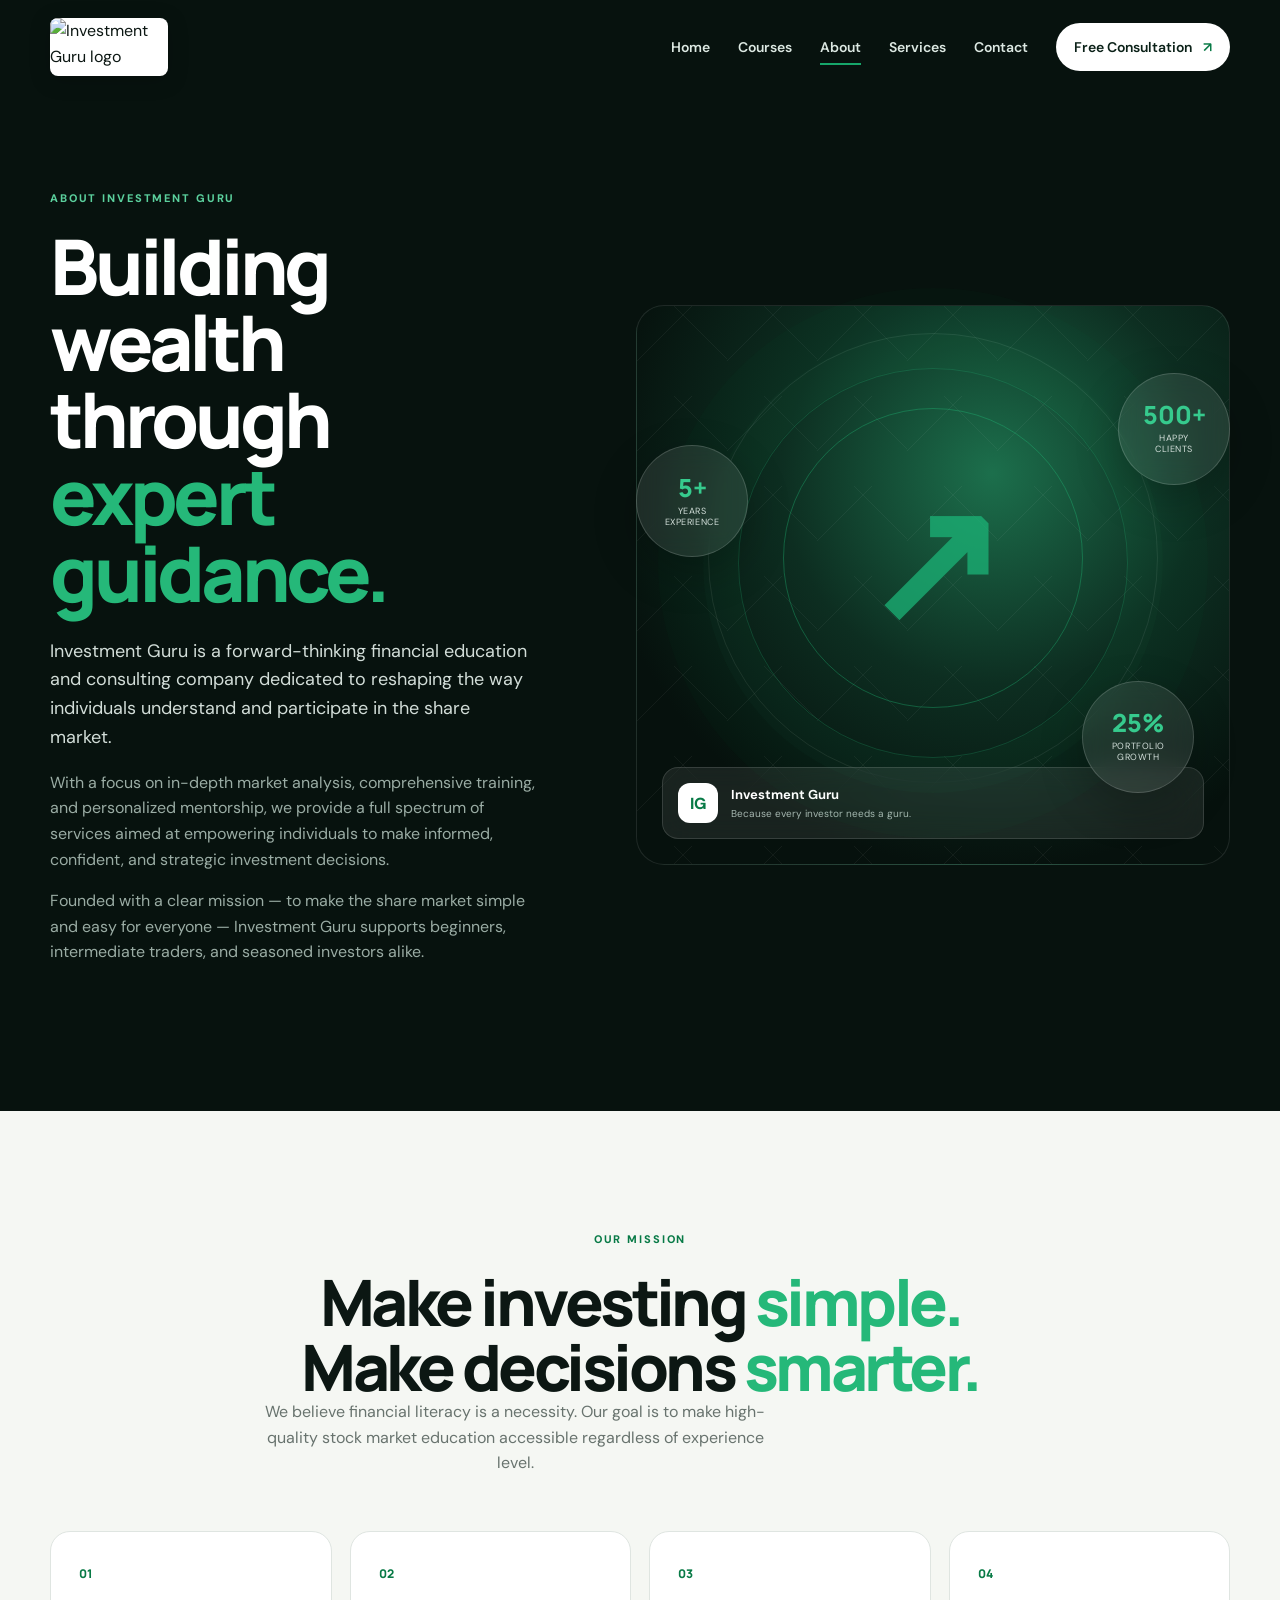
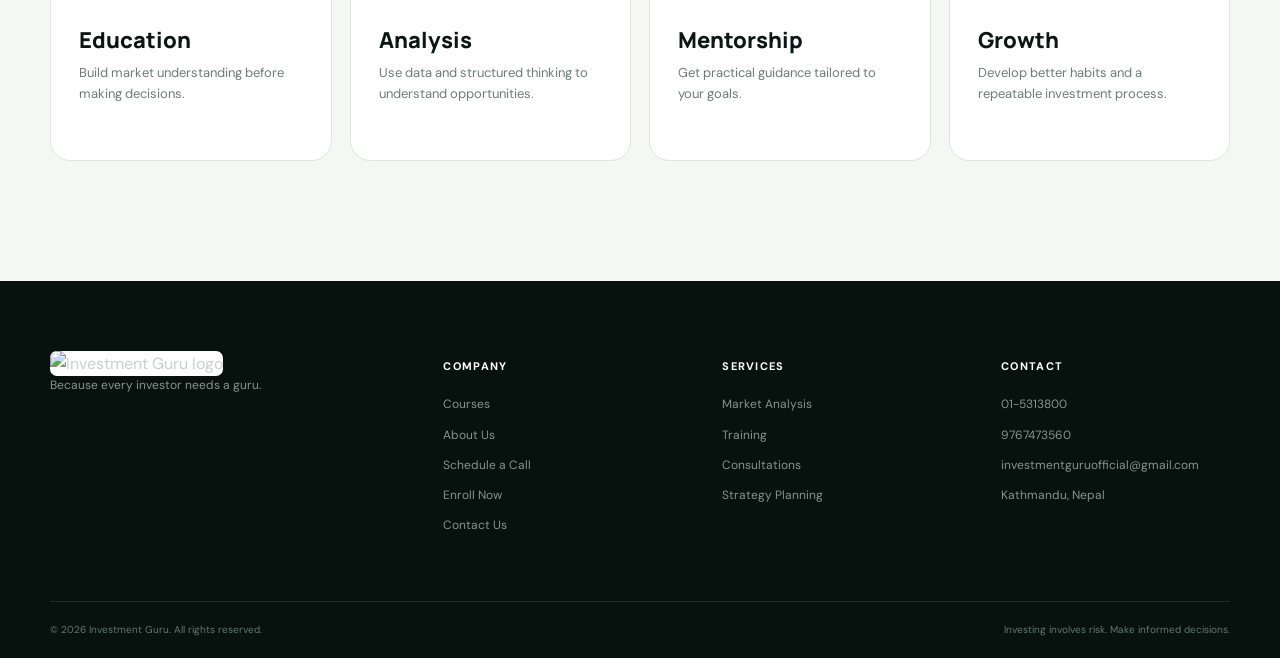
==== about.html @ 759f06b2 "first-template" ====
<!DOCTYPE html>
<html lang="en">

<head>
    <meta charset="UTF-8">
    <meta name="viewport" content="width=device-width,initial-scale=1">
    <title>About | Investment Guru</title>
    <link rel="preconnect" href="https://fonts.googleapis.com">
    <link rel="preconnect" href="https://fonts.gstatic.com" crossorigin>
    <link
        href="https://fonts.googleapis.com/css2?family=DM+Sans:wght@400;500;600;700&family=Manrope:wght@600;700;800&display=swap"
        rel="stylesheet">
    <link rel="stylesheet" href="css/style.css">
</head>

<body>
    <header class="site-header" id="header">
        <div class="container nav-wrap">
        <a href="index.html" class="brand" aria-label="Investment Guru home">
            <img src="https://www.investmentguru.com.np/logo.jpg" alt="Investment Guru logo">
        </a>
        <button class="menu-toggle" aria-label="Open menu" aria-expanded="false"><span></span><span></span><span></span></button>
        <nav class="main-nav">
            <a href="index.html">Home</a>
            <a href="courses.html">Courses</a>
            <a href="about.html" class="active">About</a>
            <a href="index.html#services">Services</a>
            <a href="contact.html">Contact</a>
            <a href="consultation.html" class="nav-cta">Free Consultation <span>↗</span></a>
        </nav>
        </div>
    </header>

    <main>
        <section class="dark-section" style="padding-top:190px">
            <div class="container about-grid">
                <div class="about-copy">
                    <div class="eyebrow">ABOUT INVESTMENT GURU</div>
                    <h1 style="font:800 clamp(48px,6vw,82px)/1 var(--font-head);letter-spacing:-.055em;margin:0 0 25px">
                        Building wealth through <em style="font-style:normal;color:#25b879">expert guidance.</em></h1>
                    <p class="lead">Investment Guru is a forward-thinking financial education and consulting company
                        dedicated to reshaping the way individuals understand and participate in the share market.</p>
                    <p>With a focus on in-depth market analysis, comprehensive training, and personalized mentorship, we
                        provide a full spectrum of services aimed at empowering individuals to make informed, confident,
                        and strategic investment decisions.</p>
                    <p>Founded with a clear mission — to make the share market simple and easy for everyone — Investment
                        Guru supports beginners, intermediate traders, and seasoned investors alike.</p>
                </div>
                <div class="about-visual" data-aos="fade-right">
                    <div class="portrait-card">
                        <div class="portrait-bg"></div>
                        <div class="ring ring-one"></div><div class="ring ring-two"></div>
                        <div class="bull">↗</div>
                        <div class="visual-caption"><span>IG</span><div><b>Investment Guru</b><small>Because every investor needs a guru.</small></div></div>
                    </div>
                    <div class="orbit-stats" aria-label="Investment Guru highlights">
                        <div class="orbit-ring"></div>
                        <div class="orbit-stat orbit-stat-one"><strong>5+</strong><span>Years<br>Experience</span></div>
                        <div class="orbit-stat orbit-stat-two"><strong>500+</strong><span>Happy<br>Clients</span></div>
                        <div class="orbit-stat orbit-stat-three"><strong>25%</strong><span>Portfolio<br>Growth</span></div>
                    </div>
                </div>
            </div>
        </section>
        <section class="section">
            <div class="container">
                <div class="section-head centered">
                    <div class="eyebrow dark">OUR MISSION</div>
                    <h2>Make investing <em>simple.</em><br>Make decisions <em>smarter.</em></h2>
                    <p>We believe financial literacy is a necessity. Our goal is to make high-quality stock market
                        education accessible regardless of experience level.</p>
                </div>
                <div class="process-grid">
                    <div class="process-item"><b>01</b>
                        <h3>Education</h3>
                        <p>Build market understanding before making decisions.</p>
                    </div>
                    <div class="process-item"><b>02</b>
                        <h3>Analysis</h3>
                        <p>Use data and structured thinking to understand opportunities.</p>
                    </div>
                    <div class="process-item"><b>03</b>
                        <h3>Mentorship</h3>
                        <p>Get practical guidance tailored to your goals.</p>
                    </div>
                    <div class="process-item"><b>04</b>
                        <h3>Growth</h3>
                        <p>Develop better habits and a repeatable investment process.</p>
                    </div>
                </div>
            </div>
        </section>
    </main>

    <footer class="footer">
        <div class="container footer-top">
        <div class="footer-brand"><img src="https://www.investmentguru.com.np/logo.jpg" alt="Investment Guru logo"><p>Because every investor needs a guru.</p></div>
        <div><h4>Company</h4><a href="#courses">Courses</a><a href="about.html">About Us</a><a href="consultation.html">Schedule a Call</a><a href="enrollment.html">Enroll Now</a><a href="#contact">Contact Us</a></div>
        <div><h4>Services</h4><a href="#services">Market Analysis</a><a href="#services">Training</a><a href="#services">Consultations</a><a href="#services">Strategy Planning</a></div>
        <div><h4>Contact</h4><a href="tel:+97715313800">01-5313800</a><a href="tel:+9779767473560">9767473560</a><a href="mailto:investmentguruofficial@gmail.com">investmentguruofficial@gmail.com</a><p>Kathmandu, Nepal</p></div>
        </div>
        <div class="container footer-bottom"><span>© 2026 Investment Guru. All rights reserved.</span><span>Investing involves risk. Make informed decisions.</span></div>
    </footer>

    <script src="https://code.jquery.com/jquery-3.7.1.min.js"></script>
    <script src="js/main.js"></script>
</body>

</html>
---- css/style.css ----
:root {
  --green: #087a46;
  --green-2: #10a766;
  --red: #e61d2b;
  --ink: #0c1713;
  --muted: #68736e;
  --paper: #f5f7f3;
  --white: #fff;
  --line: #dfe5e1;
  --dark: #07120e;
  --radius: 24px;
  --shadow: 0 20px 60px rgba(8, 33, 23, .10);
  --font-body: "DM Sans", sans-serif;
  --font-head: "Manrope", sans-serif
}

* {
  box-sizing: border-box
}

html {
  scroll-behavior: auto;
  overflow-x: hidden;
  max-width: 100%;
}

body {
  margin: 0;
  background: var(--paper);
  color: var(--ink);
  font-family: var(--font-body);
  line-height: 1.6;
  overflow-x: hidden;
  max-width: 100%;
  width: 100%;
}

a {
  text-decoration: none;
  color: inherit
}

button,
input,
textarea {
  font: inherit
}

.container {
  width: min(1180px, calc(100% - 48px));
  margin: auto
}

.preloader {
  position: fixed;
  inset: 0;
  background: #07120e;
  z-index: 9999;
  display: grid;
  place-items: center;
  align-content: center;
  gap: 18px
}

.loader-mark {
  width: 70px;
  height: 70px;
  border: 1px solid rgba(255, 255, 255, .3);
  border-radius: 50%;
  display: grid;
  place-items: center;
  color: #fff;
  font-weight: 800
}

.loader-line {
  width: 100px;
  height: 2px;
  background: #25372f;
  overflow: hidden
}

.loader-line i {
  display: block;
  height: 100%;
  background: #15a46a;
  animation: load 1.2s ease-in-out infinite
}

@keyframes load {
  from {
    transform: translateX(-100%)
  }

  to {
    transform: translateX(100%)
  }
}

.site-header {
  position: fixed;
  top: 0;
  left: 0;
  right: 0;
  z-index: 1000;
  padding: 18px 0;
  transition: padding .35s ease, background-color .35s ease, backdrop-filter .35s ease, box-shadow .35s ease;
  width: 100%;
  max-width: 100vw;
}

.site-header.scrolled {
  background: rgba(7, 18, 14, .92);
  backdrop-filter: blur(16px);
  -webkit-backdrop-filter: blur(16px);
  padding: 10px 0;
  box-shadow: 0 10px 30px rgba(0, 0, 0, .12);
}

.nav-wrap {
  display: flex;
  align-items: center;
  justify-content: space-between;
  position: relative;
}

.brand img {
  width: 118px;
  height: 58px;
  object-fit: contain;
  filter: drop-shadow(0 4px 10px rgba(0, 0, 0, .18));
  background: #fff;
  border-radius: 8px;
  display: block;
}

.main-nav {
  display: flex;
  align-items: center;
  gap: 28px;
  color: #dce8e2;
  font-size: 14px;
  font-weight: 600;
}

.main-nav>a:not(.nav-cta) {
  position: relative;
  padding: 9px 0;
}

.main-nav>a:not(.nav-cta):after {
  content: "";
  position: absolute;
  left: 0;
  right: 100%;
  bottom: 2px;
  height: 2px;
  background: #16a66a;
  transition: .3s;
}

.main-nav>a:not(.nav-cta):hover:after,
.main-nav>a.active:after {
  right: 0;
}

.nav-cta {
  padding: 12px 17px;
  border: 1px solid rgba(255, 255, 255, .2);
  border-radius: 999px;
  background: #fff;
  color: #0b2118;
  white-space: nowrap;
}

.nav-cta span {
  color: var(--green);
  margin-left: 8px;
}

.menu-toggle {
  display: none;
  background: transparent;
  border: 0;
  color: #fff;
  cursor: pointer;
  padding: 0;
}

.hero {
  min-height: 800px;
  background: var(--dark);
  color: #fff;
  position: relative;
  overflow: hidden;
  padding: 170px 0 0
}

.hero-grid {
  position: absolute;
  inset: 0;
  background-image: linear-gradient(rgba(255, 255, 255, .035) 1px, transparent 1px), linear-gradient(90deg, rgba(255, 255, 255, .035) 1px, transparent 1px);
  background-size: 80px 80px;
  mask-image: linear-gradient(to bottom, black, transparent 85%)
}

.hero-glow {
  position: absolute;
  border-radius: 50%;
  filter: blur(90px);
  opacity: .28
}

.glow-one {
  width: 420px;
  height: 420px;
  background: #0b9b61;
  top: 170px;
  right: -100px
}

.glow-two {
  width: 350px;
  height: 350px;
  background: #b7192b;
  left: -180px;
  bottom: 60px
}

.hero-inner {
  display: grid;
  grid-template-columns: 1fr .86fr;
  gap: 34px;
  align-items: center;
  position: relative;
  z-index: 2
}

.eyebrow {
  font-size: 11px;
  letter-spacing: .17em;
  font-weight: 800;
  color: #b8cbc2;
  margin-bottom: 20px
}

.eyebrow.dark {
  color: var(--green)
}

.pulse-dot {
  display: inline-block;
  width: 7px;
  height: 7px;
  border-radius: 50%;
  background: #21c47c;
  box-shadow: 0 0 0 7px rgba(33, 196, 124, .10);
  margin-right: 10px
}

.hero h1 {
  font: 800 clamp(48px, 6vw, 82px)/1.02 var(--font-head);
  letter-spacing: -.055em;
  margin: 0 0 26px
}

.hero h1 em,
.section-head h2 em,
.about-copy h2 em,
.cta-inner h2 em,
.contact-copy h2 em {
  font-style: normal;
  color: #25b879
}

.hero-copy>p {
  font-size: 18px;
  color: #b6c4be;
  max-width: 610px
}

.hero-actions {
  display: flex;
  gap: 12px;
  margin: 34px 0
}

.btn {
  display: inline-flex;
  align-items: center;
  justify-content: center;
  gap: 18px;
  padding: 15px 20px;
  border-radius: 999px;
  font-weight: 800;
  font-size: 14px;
  border: 1px solid transparent;
  transition: .3s;
  cursor: pointer
}

.btn span {
  font-size: 18px
}

.btn-primary {
  background: #12a766;
  color: #fff;
  box-shadow: 0 12px 30px rgba(18, 167, 102, .2)
}

.btn-primary:hover {
  background: #19bb75;
  transform: translateY(-2px)
}

.btn-ghost {
  border-color: rgba(255, 255, 255, .2);
  color: #fff
}

.btn-ghost:hover {
  background: rgba(255, 255, 255, .08);
  transform: translateY(-2px)
}

.btn-light {
  background: #fff;
  color: #08150f
}

.btn-white {
  background: #fff;
  color: #087a46
}

.full {
  width: 100%
}

.micro-trust {
  font-size: 12px;
  color: #81948c
}

.micro-trust span {
  color: #22bb76;
  margin-right: 7px
}

.hero-visual {
  position: relative;
  min-height: 385px;
  display: grid;
  place-items: center
}

.market-card {
  width: min(500px, 100%);
  padding: 25px;
  border: 1px solid rgba(255, 255, 255, .13);
  border-radius: 28px;
  background: linear-gradient(145deg, rgba(255, 255, 255, .11), rgba(255, 255, 255, .035));
  box-shadow: 0 40px 100px rgba(0, 0, 0, .35);
  backdrop-filter: blur(18px);
  transform: perspective(1000px) rotateY(-5deg)
}

.market-top,
.market-bottom {
  display: flex;
  align-items: center;
  justify-content: space-between
}

.market-top small {
  display: block;
  color: #88a097;
  font-size: 9px;
  letter-spacing: .16em
}

.market-top strong {
  display: block;
  font: 800 36px var(--font-head);
  margin-top: 5px
}

.gain {
  background: rgba(25, 183, 116, .15);
  color: #35d38e;
  border: 1px solid rgba(53, 211, 142, .2);
  padding: 8px 11px;
  border-radius: 10px;
  font-weight: 800;
  font-size: 12px
}

.chart-wrap {
  padding: 20px 0 10px
}

.market-chart {
  width: 100%;
  height: 260px;
  overflow: visible
}

.chart-area {
  fill: url(#areaFill)
}

.chart-line {
  fill: none;
  stroke: #24bf7d;
  stroke-width: 4;
  stroke-linecap: round;
  stroke-dasharray: 900;
  animation: draw 3s ease forwards
}

.market-chart circle {
  fill: #fff;
  stroke: #20b975;
  stroke-width: 5
}

.chart-labels {
  display: flex;
  justify-content: space-between;
  color: #687c73;
  font-size: 10px
}

.market-bottom {
  padding-top: 15px;
  border-top: 1px solid rgba(255, 255, 255, .08)
}

.market-bottom>div:first-child {
  display: flex;
  gap: 10px;
  align-items: center
}

.mini-icon {
  width: 34px;
  height: 34px;
  border-radius: 10px;
  background: rgba(23, 172, 104, .14);
  display: grid;
  place-items: center;
  color: #2bc384
}

.market-bottom b,
.market-bottom small {
  display: block
}

.market-bottom b {
  font-size: 12px
}

.market-bottom small {
  font-size: 10px;
  color: #748a81
}

.score {
  color: #768a82;
  font-size: 11px
}

.score span {
  font-size: 22px;
  color: #fff;
  font-weight: 800
}

@keyframes draw {
  to {
    stroke-dashoffset: 0
  }
}

.ticker-section {
  overflow: hidden;
  background: #0c1713;
  color: #c7d3ce;
  border-top: 1px solid rgba(255, 255, 255, .08);
  border-bottom: 1px solid rgba(255, 255, 255, .08);
  padding: 18px 0
}

.ticker-track {
  display: flex;
  width: max-content;
  gap: 35px;
  align-items: center;
  animation: ticker 28s linear infinite;
  font: 700 12px var(--font-head);
  letter-spacing: .14em
}

.ticker-track b {
  color: #16a66a
}

@keyframes ticker {
  to {
    transform: translateX(-50%)
  }
}

.section {
  padding: 120px 0
}

.section-head {
  margin-bottom: 55px
}

.section-head.split {
  display: grid;
  grid-template-columns: 1fr .75fr;
  gap: 80px;
  align-items: end
}

.section-head.centered {
  text-align: center;
  max-width: 780px;
  margin-left: auto;
  margin-right: auto
}

.section-head h2,
.contact-copy h2 {
  font: 800 clamp(42px, 5vw, 68px)/1.02 var(--font-head);
  letter-spacing: -.055em;
  margin: 0
}

.section-head p {
  color: var(--muted);
  font-size: 16px;
  max-width: 530px;
  margin: 0 0 4px
}

.course-grid {
  display: grid;
  grid-template-columns: repeat(6, 1fr);
  gap: 18px
}

.course-card {
  grid-column: span 2;
  background: #fff;
  border: 1px solid var(--line);
  border-radius: 22px;
  padding: 28px;
  min-height: 370px;
  display: flex;
  flex-direction: column;
  transition: .35s;
  position: relative;
  overflow: hidden
}

.course-card:hover {
  transform: translateY(-8px);
  box-shadow: var(--shadow);
  border-color: #cbd8d1
}

.course-card.featured {
  background: #0b1a14;
  color: #fff;
  border-color: #0b1a14
}

.course-number {
  font: 800 13px var(--font-head);
  color: #9aa8a2
}

.course-card.featured .course-number {
  color: #59c995
}

.course-tag {
  font-size: 9px;
  letter-spacing: .15em;
  font-weight: 800;
  color: var(--green);
  margin: 25px 0 10px
}

.course-card.featured .course-tag {
  color: #38c98a
}

.course-card h3 {
  font: 800 23px/1.15 var(--font-head);
  margin: 0 0 14px;
  letter-spacing: -.035em
}

.course-card p {
  font-size: 13px;
  color: #6e7b76;
  margin: 0 0 18px
}

.course-card.featured p {
  color: #9caea6
}

.course-card ul {
  list-style: none;
  padding: 0;
  margin: auto 0 20px;
  display: grid;
  gap: 8px;
  font-size: 12px
}

.course-card li:before {
  content: "✓";
  color: #12a766;
  margin-right: 9px;
  font-weight: 800
}

.course-foot {
  border-top: 1px solid var(--line);
  padding-top: 16px;
  display: grid;
  grid-template-columns: 1fr auto;
  gap: 8px;
  align-items: center;
  font-size: 11px;
  color: #75827d
}

.featured .course-foot {
  border-color: rgba(255, 255, 255, .1);
  color: #90a39a
}

.course-foot strong {
  font-size: 14px;
  color: var(--ink)
}

.featured .course-foot strong {
  color: #fff
}

.course-foot a {
  grid-column: 1/-1;
  color: var(--green);
  font-weight: 800
}

.course-cta-card {
  grid-column: 1/-1;
  background: #dce9e1;
  border-radius: 22px;
  padding: 30px;
  display: flex;
  gap: 30px;
  align-items: flex-end;
  min-height: 240px
}

.big-arrow {
  font-size: 60px;
  color: var(--green);
  line-height: 1
}

.course-cta-card small {
  font-size: 9px;
  letter-spacing: .16em;
  font-weight: 800;
  color: #5f7469
}

.course-cta-card h3 {
  font: 800 25px/1.15 var(--font-head);
  margin: 8px 0 18px
}

.text-link {
  font-weight: 800;
  color: var(--green);
  font-size: 13px
}

.text-link span {
  margin-left: 12px
}

.dark-section {
  background: #07120e;
  color: #fff;
  padding: 130px 0;
  position: relative;
  overflow: hidden
}

.about-grid {
  display: grid;
  grid-template-columns: .9fr 1.1fr;
  gap: 100px;
  align-items: center
}

.about-visual {
  position: relative
}

.portrait-card {
  height: 560px;
  border-radius: 28px;
  overflow: hidden;
  position: relative;
  background: radial-gradient(circle at 60% 30%, #1c6f4c 0, #0d2e21 40%, #06110d 75%);
  border: 1px solid rgba(255, 255, 255, .1)
}

.portrait-bg {
  position: absolute;
  inset: 0;
  background: linear-gradient(135deg, transparent 30%, rgba(255, 255, 255, .06) 30.5%, transparent 31%), linear-gradient(45deg, transparent 70%, rgba(255, 255, 255, .05) 70.5%, transparent 71%);
  background-size: 90px 90px
}

.ring {
  position: absolute;
  border: 1px solid rgba(33, 194, 124, .35);
  border-radius: 50%;
  left: 50%;
  top: 45%;
  transform: translate(-50%, -50%)
}

.ring-one {
  width: 300px;
  height: 300px
}

.ring-two {
  width: 450px;
  height: 450px;
  border-color: rgba(255, 255, 255, .08)
}

.bull {
  position: absolute;
  left: 50%;
  top: 45%;
  transform: translate(-50%, -50%);
  font: 800 170px var(--font-head);
  color: #1bb477;
  opacity: .75
}

.visual-caption {
  position: absolute;
  left: 25px;
  right: 25px;
  bottom: 25px;
  background: rgba(255, 255, 255, .08);
  border: 1px solid rgba(255, 255, 255, .13);
  backdrop-filter: blur(15px);
  padding: 15px;
  border-radius: 16px;
  display: flex;
  align-items: center;
  gap: 13px
}

.visual-caption>span {
  width: 40px;
  height: 40px;
  border-radius: 12px;
  background: #fff;
  color: var(--green);
  display: grid;
  place-items: center;
  font-weight: 800
}

.visual-caption b,
.visual-caption small {
  display: block
}

.visual-caption b {
  font-size: 13px
}

.visual-caption small {
  font-size: 10px;
  color: #a6b7b0
}

.experience-badge {
  position: absolute;
  right: -35px;
  top: 50px;
  background: #fff;
  color: #0c1713;
  border-radius: 18px;
  padding: 18px 22px;
  box-shadow: var(--shadow);
  display: flex;
  align-items: center;
  gap: 12px
}

.experience-badge strong {
  font: 800 32px var(--font-head);
  color: var(--green)
}

.experience-badge span {
  font-size: 9px;
  font-weight: 800;
  letter-spacing: .1em
}

.about-copy .eyebrow {
  color: #5bd09d
}

.about-copy h2 {
  font: 800 clamp(42px, 4.5vw, 64px)/1.05 var(--font-head);
  letter-spacing: -.055em;
  margin: 0 0 25px
}

.about-copy p {
  color: #9aaca4;
  max-width: 630px
}

.about-copy .lead {
  font-size: 18px;
  color: #d2ddd8
}

.about-copy .btn {
  margin-top: 20px
}

.services-section {
  background: #fff
}

.services-grid {
  display: grid;
  grid-template-columns: repeat(4, 1fr);
  gap: 1px;
  background: var(--line);
  border: 1px solid var(--line);
  border-radius: 24px;
  overflow: hidden
}

.service-card {
  background: #fff;
  padding: 34px;
  min-height: 320px;
  display: flex;
  flex-direction: column;
  transition: .35s
}

.service-card:hover {
  background: #f4faf6;
  transform: translateY(-6px);
  box-shadow: var(--shadow)
}

.service-icon {
  width: 50px;
  height: 50px;
  border: 1px solid #d8e3dc;
  border-radius: 14px;
  display: grid;
  place-items: center;
  color: var(--green);
  font-size: 23px;
  margin-bottom: 35px
}

.service-card>span {
  font-size: 10px;
  color: #a0aaa5
}

.service-card h3 {
  font: 800 22px/1.15 var(--font-head);
  margin: 10px 0
}

.service-card p {
  font-size: 13px;
  color: #718079
}

.service-card a {
  margin-top: auto;
  color: var(--green);
  font-size: 12px;
  font-weight: 800
}

.marquee-quote {
  background: #0b1a14;
  color: #fff;
  padding: 35px 0;
  overflow: hidden
}

.quote-line {
  width: max-content;
  font: 800 clamp(28px, 5vw, 60px) var(--font-head);
  letter-spacing: -.04em;
  animation: quote 18s linear infinite
}

@keyframes quote {
  to {
    transform: translateX(-50%)
  }
}

.process-section {
  background: #f0f4ef
}

.process-grid {
  display: grid;
  grid-template-columns: repeat(4, 1fr);
  gap: 18px
}

.process-item {
  background: #fff;
  border: 1px solid var(--line);
  border-radius: 20px;
  padding: 28px;
  min-height: 230px
}

.process-item>b {
  font: 800 12px var(--font-head);
  color: var(--green)
}

.process-item h3 {
  font: 800 22px var(--font-head);
  margin: 40px 0 8px
}

.process-item p {
  font-size: 13px;
  color: #6f7c76;
  margin: 0
}

.cta-section {
  background: #0c8b53;
  color: #fff;
  padding: 120px 0;
  position: relative;
  overflow: hidden;
  text-align: center
}

.cta-orbit {
  position: absolute;
  width: 600px;
  height: 600px;
  border: 1px solid rgba(255, 255, 255, .15);
  border-radius: 50%;
  left: 50%;
  top: 50%;
  transform: translate(-50%, -50%);
  box-shadow: 0 0 0 80px rgba(255, 255, 255, .025), 0 0 0 160px rgba(255, 255, 255, .02)
}

.cta-inner {
  position: relative;
  z-index: 2
}

.cta-inner .eyebrow {
  color: #c9f3df
}

.cta-inner h2 {
  font: 800 clamp(45px, 6vw, 78px)/1 var(--font-head);
  letter-spacing: -.06em;
  margin: 0 0 20px
}

.cta-inner h2 em {
  color: #071b12
}

.cta-inner p {
  max-width: 600px;
  margin: 0 auto 30px;
  color: #d5f1e3
}

.contact-section {
  background: #fff
}

.contact-grid {
  display: grid;
  grid-template-columns: .9fr 1.1fr;
  gap: 90px
}

.contact-copy h2 {
  margin-bottom: 25px
}

.contact-copy>p {
  color: var(--muted);
  max-width: 530px
}

.contact-details {
  margin-top: 40px;
  display: grid;
  gap: 22px
}

.contact-details>div {
  display: grid;
  grid-template-columns: 100px 1fr;
  gap: 15px;
  border-top: 1px solid var(--line);
  padding-top: 16px
}

.contact-details span {
  font-size: 9px;
  letter-spacing: .16em;
  font-weight: 800;
  color: #8c9994
}

.contact-details a,
.contact-details p {
  font-size: 13px;
  margin: 0;
  color: #27352f
}

.contact-details a {
  font-weight: 800
}

.contact-details small {
  color: #85918c
}

.contact-form {
  background: #f4f7f4;
  border: 1px solid var(--line);
  padding: 35px;
  border-radius: 24px
}

.form-title {
  display: flex;
  gap: 15px;
  border-bottom: 1px solid var(--line);
  padding-bottom: 22px;
  margin-bottom: 24px
}

.form-title>span {
  font-size: 11px;
  color: var(--green);
  font-weight: 800
}

.form-title h3 {
  font: 800 24px var(--font-head);
  margin: 0
}

.form-title p {
  font-size: 11px;
  color: #7b8782;
  margin: 4px 0 0
}

.contact-form label {
  display: block;
  font-size: 10px;
  font-weight: 800;
  color: #596860;
  margin-bottom: 16px
}

.contact-form input,
.contact-form textarea {
  display: block;
  width: 100%;
  border: 1px solid #d8e0db;
  background: #fff;
  border-radius: 10px;
  padding: 13px 14px;
  margin-top: 7px;
  outline: none;
  transition: .25s;
  font-size: 13px;
  color: var(--ink)
}

.contact-form input:focus,
.contact-form textarea:focus {
  border-color: #15a66a;
  box-shadow: 0 0 0 3px rgba(21, 166, 106, .08)
}

.form-row {
  display: grid;
  grid-template-columns: 1fr 1fr;
  gap: 15px
}

.form-status {
  font-size: 12px;
  margin: 12px 0 0;
  color: var(--green)
}

.footer {
  background: #07120e;
  color: #c7d2cd;
  padding-top: 70px
}

.footer-top {
  display: grid;
  grid-template-columns: 1.5fr repeat(3, 1fr);
  gap: 50px;
  padding-bottom: 55px
}

.footer-brand img {
  width: 125px;
  height: 60px;
  object-fit: contain;
  background: #fff;
  border-radius: 7px
}

.footer-brand p {
  font-size: 12px;
  color: #84958d
}

.footer h4 {
  color: #fff;
  font-size: 11px;
  letter-spacing: .12em;
  text-transform: uppercase;
  margin: 7px 0 20px
}

.footer a,
.footer p {
  display: block;
  font-size: 12px;
  color: #84958d;
  margin: 0 0 11px
}

.footer a:hover {
  color: #36c88a
}

.footer-bottom {
  border-top: 1px solid rgba(255, 255, 255, .1);
  padding: 20px 0;
  display: flex;
  justify-content: space-between;
  gap: 20px;
  color: #65766e;
  font-size: 10px
}

@media(max-width:980px) {
  .container {
    width: min(100% - 32px, 1180px);
  }

  .site-header {
    padding: 12px 0;
  }

  .site-header.scrolled {
    padding: 8px 0;
  }

  .brand img {
    width: 105px;
    height: 52px;
  }

  .menu-toggle {
    display: flex;
    flex-direction: column;
    justify-content: center;
    align-items: center;
    gap: 5px;
    width: 44px;
    height: 44px;
    min-width: 44px;
    min-height: 44px;
    padding: 0;
    background: rgba(255, 255, 255, 0.08);
    border: 1px solid rgba(255, 255, 255, 0.15);
    border-radius: 10px;
    cursor: pointer;
    flex-shrink: 0;
    transition: background 0.25s ease, border-color 0.25s ease;
    z-index: 1002;
    touch-action: manipulation;
    -webkit-tap-highlight-color: transparent;
  }

  .menu-toggle:hover,
  .menu-toggle:focus-visible {
    background: rgba(255, 255, 255, 0.16);
    border-color: rgba(255, 255, 255, 0.3);
    outline: none;
  }

  .menu-toggle span {
    display: block;
    width: 22px;
    height: 2px;
    background: #fff;
    border-radius: 2px;
    transition: transform 0.3s cubic-bezier(0.4, 0, 0.2, 1), opacity 0.25s ease;
    transform-origin: center;
    pointer-events: none;
  }

  .menu-toggle[aria-expanded="true"] span:nth-child(1),
  .menu-toggle.active span:nth-child(1) {
    transform: translateY(7px) rotate(45deg);
  }

  .menu-toggle[aria-expanded="true"] span:nth-child(2),
  .menu-toggle.active span:nth-child(2) {
    opacity: 0;
    transform: scaleX(0);
  }

  .menu-toggle[aria-expanded="true"] span:nth-child(3),
  .menu-toggle.active span:nth-child(3) {
    transform: translateY(-7px) rotate(-45deg);
  }

  .main-nav {
    position: absolute;
    top: calc(100% + 10px);
    left: 0;
    right: 0;
    width: 100%;
    max-width: 100%;
    background: rgba(11, 25, 20, 0.98);
    border: 1px solid rgba(255, 255, 255, 0.12);
    border-radius: 18px;
    padding: 16px;
    display: none;
    flex-direction: column;
    align-items: stretch;
    gap: 4px;
    box-shadow: 0 20px 50px rgba(0, 0, 0, 0.45);
    backdrop-filter: blur(20px);
    -webkit-backdrop-filter: blur(20px);
    max-height: calc(100vh - 90px);
    overflow-y: auto;
    z-index: 1001;
  }

  .main-nav.open {
    display: flex;
    animation: menuFadeIn 0.25s ease-out;
  }

  @keyframes menuFadeIn {
    from {
      opacity: 0;
      transform: translateY(-8px);
    }
    to {
      opacity: 1;
      transform: translateY(0);
    }
  }

  .main-nav>a {
    padding: 12px 14px;
    border-radius: 10px;
    transition: background 0.2s ease, color 0.2s ease;
  }

  .main-nav>a:not(.nav-cta):hover,
  .main-nav>a.active:not(.nav-cta) {
    background: rgba(255, 255, 255, 0.06);
    color: #35d38e;
  }

  .main-nav>a:not(.nav-cta):after {
    display: none;
  }

  .nav-cta {
    text-align: center;
    margin-top: 6px;
  }

  .hero {
    padding-top: 145px;
  }

  .hero-inner {
    grid-template-columns: 1fr;
  }

  .hero-visual {
    min-height: 420px;
  }

  .hero-stats {
    grid-template-columns: repeat(3, 1fr);
  }

  .stat-note {
    display: none;
  }

  .course-card {
    grid-column: span 3;
  }

  .course-cta-card {
    grid-column: span 6;
  }

  .about-grid,
  .contact-grid {
    grid-template-columns: 1fr;
    gap: 55px;
  }

  .services-grid {
    grid-template-columns: repeat(2, 1fr);
  }

  .process-grid {
    grid-template-columns: repeat(2, 1fr);
  }

  .footer-top {
    grid-template-columns: 1.3fr repeat(3, 1fr);
    gap: 25px;
  }
}

@media(max-width:720px) {
  .site-header {
    padding: 10px 0;
  }

  .brand img {
    width: 95px;
    height: 48px;
  }

  .hero {
    min-height: auto;
    padding: 125px 0 60px
  }

  .hero h1 {
    font-size: 48px
  }

  .hero-copy>p {
    font-size: 16px
  }

  .hero-actions {
    flex-direction: column;
    align-items: stretch
  }

  .hero-visual {
    min-height: 360px
  }

  .market-card {
    padding: 18px
  }

  .market-top strong {
    font-size: 28px
  }

  .market-chart {
    height: 190px
  }

  .float-card-a {
    right: -5px;
    top: 25px
  }

  .float-card-b {
    left: -5px;
    bottom: 25px
  }

  .hero-stats {
    margin-top: 45px;
    grid-template-columns: repeat(3, 1fr)
  }

  .stat {
    padding: 18px 10px 0 0
  }

  .stat strong {
    font-size: 28px
  }

  .stat span {
    font-size: 8px
  }

  .section {
    padding: 80px 0
  }

  .section-head.split {
    display: block
  }

  .section-head.split p {
    margin-top: 25px
  }

  .section-head h2,
  .contact-copy h2 {
    font-size: 43px
  }

  .course-grid {
    grid-template-columns: 1fr
  }

  .course-card,
  .course-cta-card {
    grid-column: auto
  }

  .course-card {
    min-height: 340px
  }

  .course-cta-card {
    min-height: 210px
  }

  .dark-section {
    padding: 80px 0
  }

  .about-grid {
    gap: 35px
  }

  .portrait-card {
    height: 430px
  }

  .experience-badge {
    right: 5px
  }

  .services-grid {
    grid-template-columns: 1fr
  }

  .process-grid {
    grid-template-columns: 1fr
  }

  .cta-section {
    padding: 85px 0
  }

  .cta-inner h2 {
    font-size: 46px
  }

  .contact-grid {
    gap: 40px
  }

  .form-row {
    grid-template-columns: 1fr
  }

  .contact-form {
    padding: 22px
  }

  .footer-top {
    grid-template-columns: 1fr 1fr
  }

  .footer-brand {
    grid-column: 1/-1
  }

  .footer-bottom {
    flex-direction: column
  }
}

@media(max-width:480px) {
  .container {
    width: min(100% - 24px, 1180px);
  }

  .brand img {
    width: 88px;
    height: 44px;
  }

  .menu-toggle {
    width: 40px;
    height: 40px;
    min-width: 40px;
    min-height: 40px;
  }

  .menu-toggle span {
    width: 20px;
  }
}

@media(prefers-reduced-motion:reduce) {

  *,
  *:before,
  *:after {
    scroll-behavior: auto !important;
    animation: none !important;
    transition: none !important
  }
}

.course-cta-card:hover {
  transform: translateY(-8px);
  box-shadow: var(--shadow)
}

/* About visual revolving stats */
.orbit-stats {
  position: absolute;
  inset: 0;
  pointer-events: none
}

.orbit-ring {
  position: absolute;
  left: 50%;
  top: 46%;
  width: 390px;
  height: 390px;
  border: 1px solid rgba(37, 184, 121, .25);
  border-radius: 50%;
  transform: translate(-50%, -50%);
  box-shadow: 0 0 0 35px rgba(37, 184, 121, .025), 0 0 0 80px rgba(37, 184, 121, .018)
}

.orbit-stat {
  position: absolute;
  width: 112px;
  height: 112px;
  border-radius: 50%;
  background: rgba(255, 255, 255, .09);
  border: 1px solid rgba(255, 255, 255, .16);
  backdrop-filter: blur(12px);
  display: grid;
  place-items: center;
  align-content: center;
  text-align: center;
  box-shadow: 0 15px 45px rgba(0, 0, 0, .24)
}

.orbit-stat strong {
  display: block;
  font: 800 25px var(--font-head);
  color: #36ca8d;
  line-height: 1.05
}

.orbit-stat span {
  display: block;
  font-size: 9px;
  line-height: 1.2;
  color: #d4e0db;
  text-transform: uppercase;
  letter-spacing: .06em;
  margin-top: 5px
}

.orbit-stat-one {
  left: 0;
  top: 25%;
  animation: orbitOne 10s ease-in-out infinite
}

.orbit-stat-two {
  right: 0;
  top: 12%;
  animation: orbitTwo 10s ease-in-out infinite
}

.orbit-stat-three {
  right: 6%;
  bottom: 13%;
  animation: orbitThree 10s ease-in-out infinite
}

@keyframes orbitOne {

  0%,
  100% {
    transform: translate(0, 0)
  }

  50% {
    transform: translate(28px, 55px)
  }
}

@keyframes orbitTwo {

  0%,
  100% {
    transform: translate(0, 0)
  }

  50% {
    transform: translate(-45px, 35px)
  }
}

@keyframes orbitThree {

  0%,
  100% {
    transform: translate(0, 0)
  }

  50% {
    transform: translate(-30px, -50px)
  }
}

.contact-phone-line {
  display: flex !important;
  align-items: center;
  gap: 8px
}

.contact-phone-line .phone-separator {
  display: inline !important;
  color: #87948f !important;
  font-size: 13px !important;
  letter-spacing: 0 !important
}

@media(max-width:720px) {
  .orbit-ring {
    width: 290px;
    height: 290px
  }

  .orbit-stat {
    width: 88px;
    height: 88px
  }

  .orbit-stat strong {
    font-size: 20px
  }

  .orbit-stat span {
    font-size: 7px
  }

  .orbit-stat-one {
    left: -2px;
    top: 25%
  }

  .orbit-stat-two {
    right: -2px;
    top: 8%
  }

  .orbit-stat-three {
    right: 3%;
    bottom: 8%
  }
}

/* Hero stats are contained within the hero visual */
.hero-stats {
  display: grid;
  grid-template-columns: repeat(3, 1fr);
  gap: 0;
  margin-top: 10px;
  border-top: 1px solid rgba(255, 255, 255, .12);
  position: relative;
  z-index: 2;
}

.stat {
  padding: 25px 25px 25px 0;
  text-align: center;
  border-right: 1px solid rgba(255, 255, 255, .1)
}

.stat strong {
  font: 800 38px var(--font-head)
}

.stat sup {
  font-size: 18px;
  color: #22b979
}

.stat span {
  display: block;
  color: #81938b;
  font-size: 11px;
  text-transform: uppercase;
  letter-spacing: .08em
}
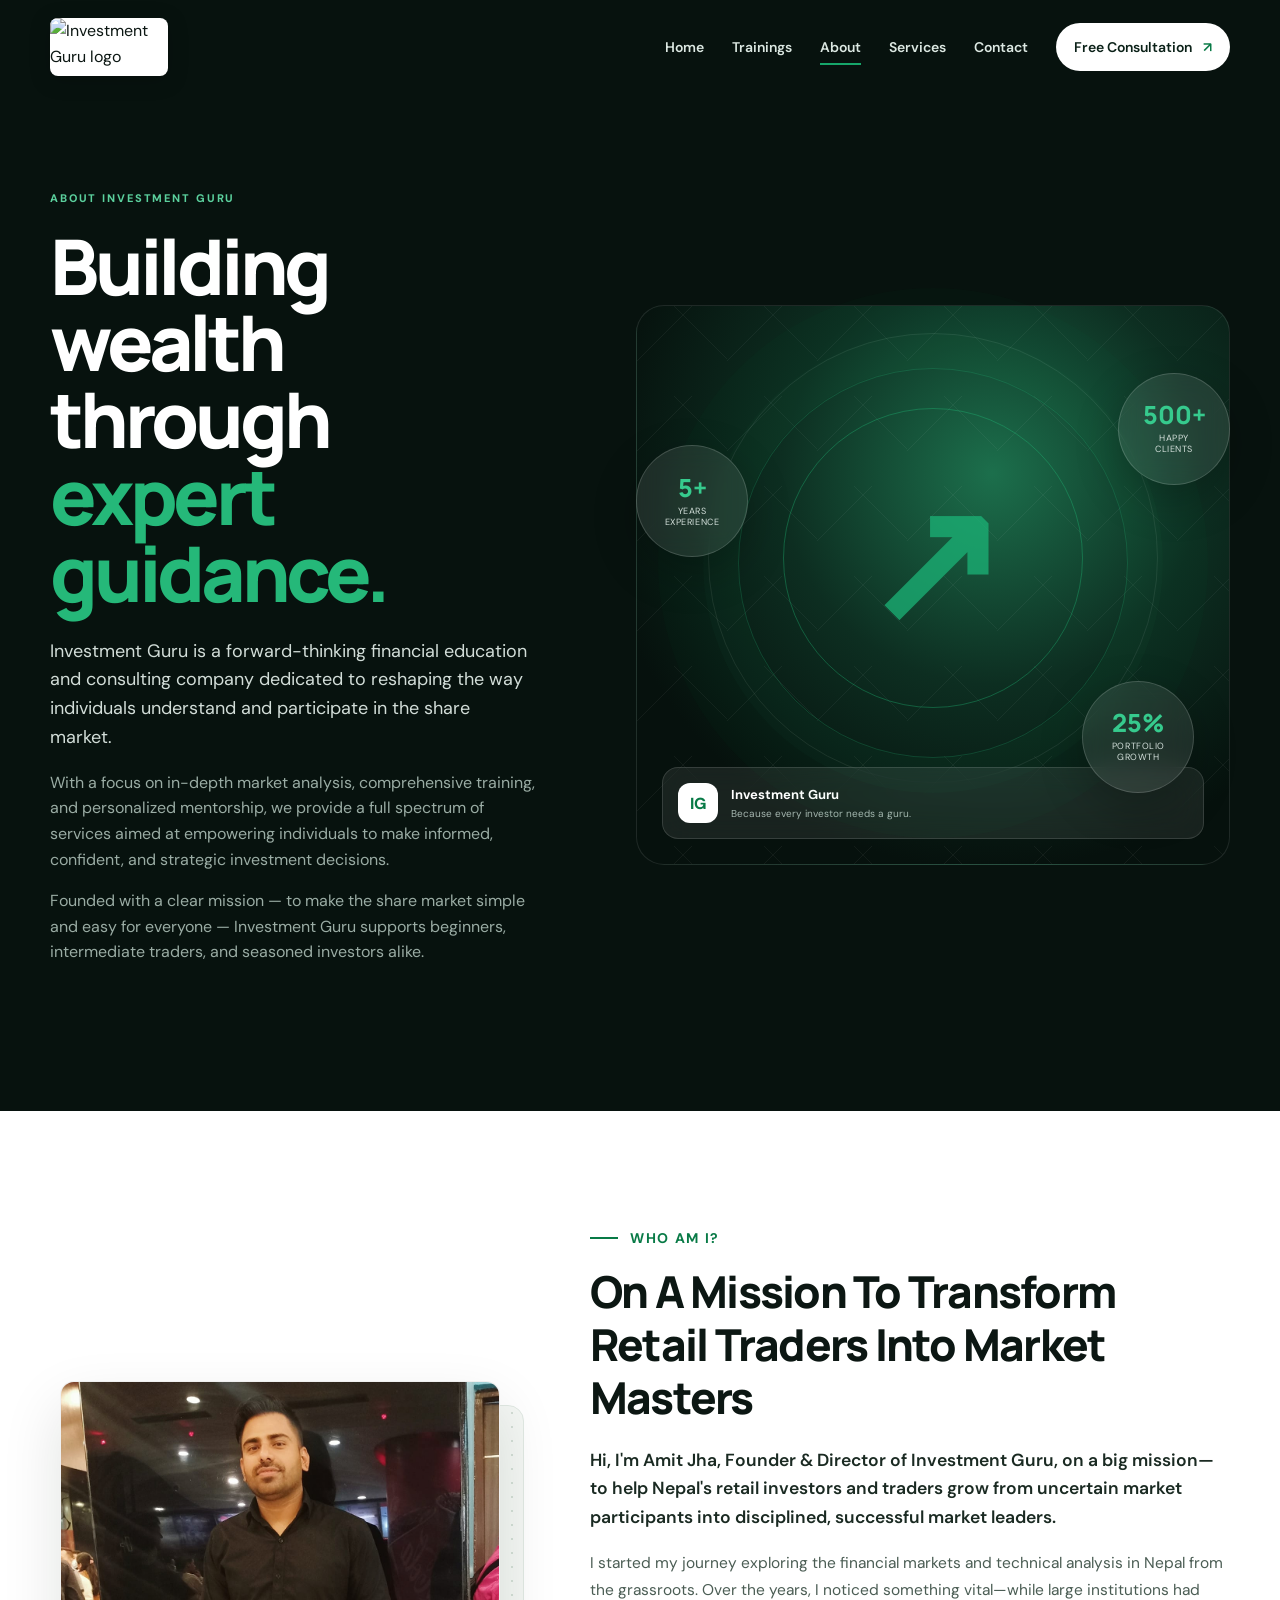
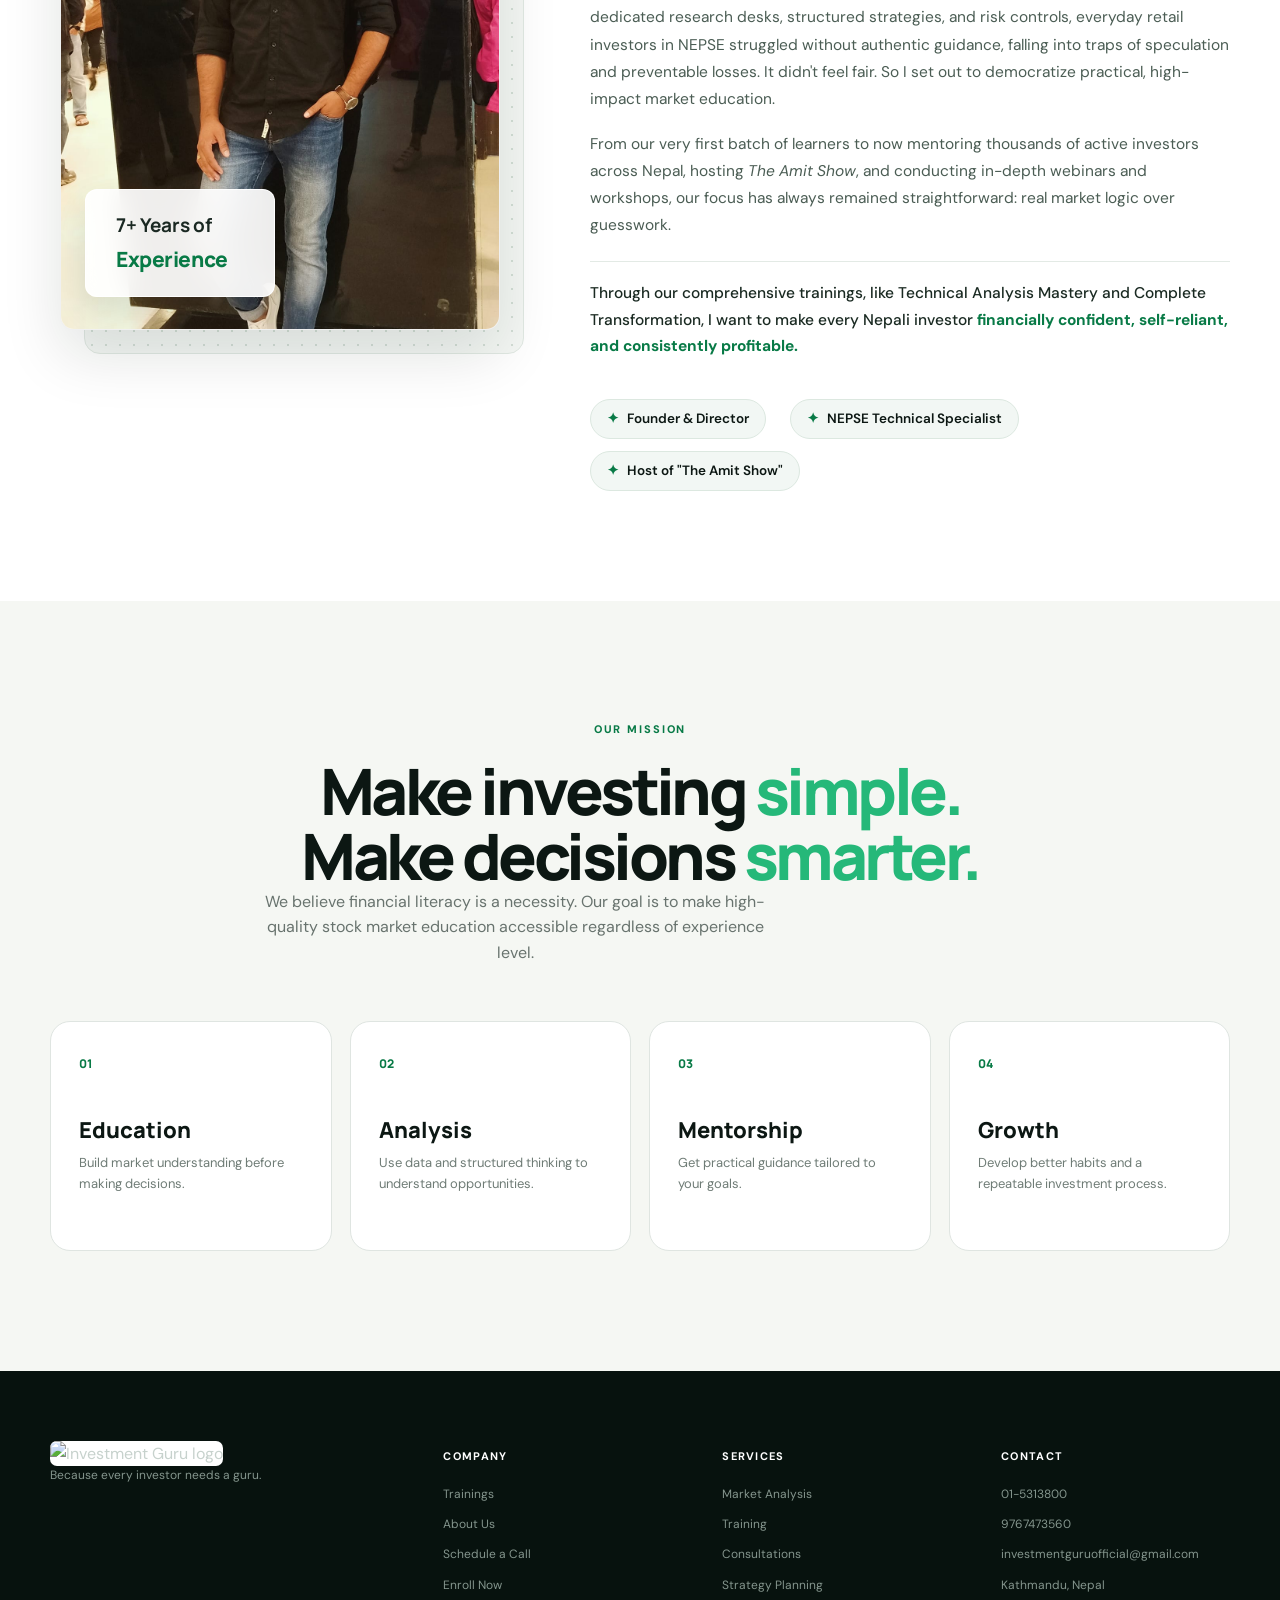
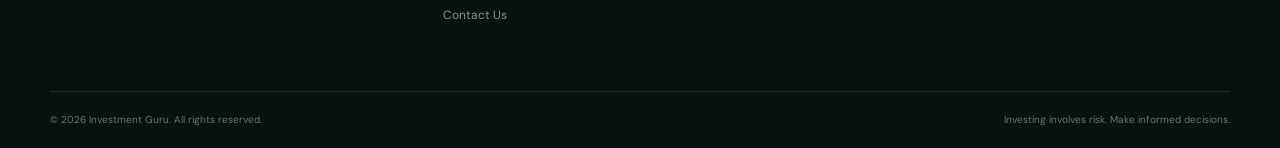
==== commit 1ea34acb: "changes" ====
--- a/about.html
+++ b/about.html
@@ -1,4 +1,4 @@
-<!DOCTYPE html>
+﻿<!DOCTYPE html>
 <html lang="en">
 
 <head>
@@ -22,7 +22,7 @@
         <button class="menu-toggle" aria-label="Open menu" aria-expanded="false"><span></span><span></span><span></span></button>
         <nav class="main-nav">
             <a href="index.html">Home</a>
-            <a href="courses.html">Courses</a>
+            <a href="trainings.html">Trainings</a>
             <a href="about.html" class="active">About</a>
             <a href="index.html#services">Services</a>
             <a href="contact.html">Contact</a>
@@ -62,6 +62,38 @@
                 </div>
             </div>
         </section>
+
+        <!-- Founder & Director Section (Amit Jha) -->
+        <section class="founder-section" id="founder">
+            <div class="container founder-grid">
+                <div class="founder-visual-wrap">
+                    <div class="founder-offset-bg"></div>
+                    <div class="founder-img-card">
+                        <img src="images/amit-jha.jpg" alt="Amit Jha - Founder &amp; Director of Investment Guru">
+                        <div class="founder-badge">
+                            <span class="badge-num">7+ Years of</span>
+                            <span class="badge-label">Experience</span>
+                        </div>
+                    </div>
+                </div>
+                <div class="founder-content">
+                    <div class="founder-eyebrow">Who Am I?</div>
+                    <h2 class="founder-title">On A Mission To Transform<br>Retail Traders Into Market Masters</h2>
+                    <p class="founder-lead">Hi, I'm Amit Jha, Founder &amp; Director of Investment Guru, on a big mission—to help Nepal's retail investors and traders grow from uncertain market participants into disciplined, successful market leaders.</p>
+                    <p class="founder-text">I started my journey exploring the financial markets and technical analysis in Nepal from the grassroots. Over the years, I noticed something vital—while large institutions had dedicated research desks, structured strategies, and risk controls, everyday retail investors in NEPSE struggled without authentic guidance, falling into traps of speculation and preventable losses. It didn't feel fair. So I set out to democratize practical, high-impact market education.</p>
+                    <p class="founder-text">From our very first batch of learners to now mentoring thousands of active investors across Nepal, hosting <em>The Amit Show</em>, and conducting in-depth webinars and workshops, our focus has always remained straightforward: real market logic over guesswork.</p>
+                    <div class="founder-quote">
+                        Through our comprehensive trainings, like Technical Analysis Mastery and Complete Transformation, I want to make every Nepali investor <strong>financially confident, self-reliant, and consistently profitable.</strong>
+                    </div>
+                    <div class="founder-highlights">
+                        <div class="founder-pill"><span>✦</span> Founder &amp; Director</div>
+                        <div class="founder-pill"><span>✦</span> NEPSE Technical Specialist</div>
+                        <div class="founder-pill"><span>✦</span> Host of "The Amit Show"</div>
+                    </div>
+                </div>
+            </div>
+        </section>
+
         <section class="section">
             <div class="container">
                 <div class="section-head centered">
@@ -95,8 +127,8 @@
     <footer class="footer">
         <div class="container footer-top">
         <div class="footer-brand"><img src="https://www.investmentguru.com.np/logo.jpg" alt="Investment Guru logo"><p>Because every investor needs a guru.</p></div>
-        <div><h4>Company</h4><a href="#courses">Courses</a><a href="about.html">About Us</a><a href="consultation.html">Schedule a Call</a><a href="enrollment.html">Enroll Now</a><a href="#contact">Contact Us</a></div>
-        <div><h4>Services</h4><a href="#services">Market Analysis</a><a href="#services">Training</a><a href="#services">Consultations</a><a href="#services">Strategy Planning</a></div>
+        <div><h4>Company</h4><a href="trainings.html">Trainings</a><a href="about.html">About Us</a><a href="consultation.html">Schedule a Call</a><a href="enrollment.html">Enroll Now</a><a href="contact.html">Contact Us</a></div>
+        <div><h4>Services</h4><a href="index.html#services">Market Analysis</a><a href="trainings.html">Training</a><a href="consultation.html">Consultations</a><a href="consultation.html">Strategy Planning</a></div>
         <div><h4>Contact</h4><a href="tel:+97715313800">01-5313800</a><a href="tel:+9779767473560">9767473560</a><a href="mailto:investmentguruofficial@gmail.com">investmentguruofficial@gmail.com</a><p>Kathmandu, Nepal</p></div>
         </div>
         <div class="container footer-bottom"><span>© 2026 Investment Guru. All rights reserved.</span><span>Investing involves risk. Make informed decisions.</span></div>
@@ -106,4 +138,4 @@
     <script src="js/main.js"></script>
 </body>
 
-</html>+</html>
--- a/css/style.css
+++ b/css/style.css
@@ -141,11 +141,13 @@
   color: #dce8e2;
   font-size: 14px;
   font-weight: 600;
+  transition: color .3s ease;
 }
 
 .main-nav>a:not(.nav-cta) {
   position: relative;
   padding: 9px 0;
+  transition: color .3s ease;
 }
 
 .main-nav>a:not(.nav-cta):after {
@@ -171,6 +173,7 @@
   background: #fff;
   color: #0b2118;
   white-space: nowrap;
+  transition: background-color .35s ease, color .35s ease, border-color .35s ease, box-shadow .35s ease;
 }
 
 .nav-cta span {
@@ -185,6 +188,48 @@
   color: #fff;
   cursor: pointer;
   padding: 0;
+}
+
+/* Light header theme (for pages with light background at top: contact.html & consultation.html) */
+.site-header.header-light:not(.scrolled) .main-nav {
+  color: #0c1713;
+}
+
+.site-header.header-light:not(.scrolled) .main-nav>a:not(.nav-cta) {
+  color: #0c1713;
+}
+
+.site-header.header-light:not(.scrolled) .main-nav>a:not(.nav-cta):hover {
+  color: #087a46;
+}
+
+.site-header.header-light:not(.scrolled) .main-nav>a.active:not(.nav-cta) {
+  color: #087a46;
+}
+
+.site-header.header-light:not(.scrolled) .nav-cta {
+  background: #0c1713;
+  color: #ffffff;
+  border-color: rgba(12, 23, 19, 0.15);
+}
+
+.site-header.header-light:not(.scrolled) .nav-cta span {
+  color: #25b879;
+}
+
+.site-header.header-light:not(.scrolled) .menu-toggle {
+  background: rgba(0, 0, 0, 0.05);
+  border-color: rgba(0, 0, 0, 0.12);
+}
+
+.site-header.header-light:not(.scrolled) .menu-toggle:hover,
+.site-header.header-light:not(.scrolled) .menu-toggle:focus-visible {
+  background: rgba(0, 0, 0, 0.1);
+  border-color: rgba(0, 0, 0, 0.2);
+}
+
+.site-header.header-light:not(.scrolled) .menu-toggle span {
+  background: #0c1713;
 }
 
 .hero {
@@ -549,13 +594,15 @@
   margin: 0 0 4px
 }
 
-.course-grid {
+.course-grid,
+.training-grid {
   display: grid;
   grid-template-columns: repeat(6, 1fr);
   gap: 18px
 }
 
-.course-card {
+.course-card,
+.training-card {
   grid-column: span 2;
   background: #fff;
   border: 1px solid var(--line);
@@ -569,28 +616,33 @@
   overflow: hidden
 }
 
-.course-card:hover {
+.course-card:hover,
+.training-card:hover {
   transform: translateY(-8px);
   box-shadow: var(--shadow);
   border-color: #cbd8d1
 }
 
-.course-card.featured {
+.course-card.featured,
+.training-card.featured {
   background: #0b1a14;
   color: #fff;
   border-color: #0b1a14
 }
 
-.course-number {
+.course-number,
+.training-number {
   font: 800 13px var(--font-head);
   color: #9aa8a2
 }
 
-.course-card.featured .course-number {
+.course-card.featured .course-number,
+.training-card.featured .training-number {
   color: #59c995
 }
 
-.course-tag {
+.course-tag,
+.training-tag {
   font-size: 9px;
   letter-spacing: .15em;
   font-weight: 800;
@@ -598,27 +650,32 @@
   margin: 25px 0 10px
 }
 
-.course-card.featured .course-tag {
+.course-card.featured .course-tag,
+.training-card.featured .training-tag {
   color: #38c98a
 }
 
-.course-card h3 {
+.course-card h3,
+.training-card h3 {
   font: 800 23px/1.15 var(--font-head);
   margin: 0 0 14px;
   letter-spacing: -.035em
 }
 
-.course-card p {
+.course-card p,
+.training-card p {
   font-size: 13px;
   color: #6e7b76;
   margin: 0 0 18px
 }
 
-.course-card.featured p {
+.course-card.featured p,
+.training-card.featured p {
   color: #9caea6
 }
 
-.course-card ul {
+.course-card ul,
+.training-card ul {
   list-style: none;
   padding: 0;
   margin: auto 0 20px;
@@ -627,14 +684,16 @@
   font-size: 12px
 }
 
-.course-card li:before {
+.course-card li:before,
+.training-card li:before {
   content: "✓";
   color: #12a766;
   margin-right: 9px;
   font-weight: 800
 }
 
-.course-foot {
+.course-foot,
+.training-foot {
   border-top: 1px solid var(--line);
   padding-top: 16px;
   display: grid;
@@ -645,21 +704,25 @@
   color: #75827d
 }
 
-.featured .course-foot {
+.featured .course-foot,
+.featured .training-foot {
   border-color: rgba(255, 255, 255, .1);
   color: #90a39a
 }
 
-.course-foot strong {
+.course-foot strong,
+.training-foot strong {
   font-size: 14px;
   color: var(--ink)
 }
 
-.featured .course-foot strong {
+.featured .course-foot strong,
+.featured .training-foot strong {
   color: #fff
 }
 
-.course-foot a {
+.course-foot a,
+.training-foot a {
   grid-column: 1/-1;
   color: var(--green);
   font-weight: 800
@@ -1339,6 +1402,28 @@
     margin-top: 6px;
   }
 
+  .site-header.header-light:not(.scrolled) .main-nav {
+    color: #dce8e2;
+  }
+
+  .site-header.header-light:not(.scrolled) .main-nav>a:not(.nav-cta) {
+    color: #dce8e2;
+  }
+
+  .site-header.header-light:not(.scrolled) .main-nav>a:not(.nav-cta):hover,
+  .site-header.header-light:not(.scrolled) .main-nav>a.active:not(.nav-cta) {
+    color: #35d38e;
+  }
+
+  .site-header.header-light:not(.scrolled) .nav-cta {
+    background: #fff;
+    color: #0b2118;
+  }
+
+  .site-header.header-light:not(.scrolled) .nav-cta span {
+    color: var(--green);
+  }
+
   .hero {
     padding-top: 145px;
   }
@@ -1475,16 +1560,19 @@
     font-size: 43px
   }
 
-  .course-grid {
+  .course-grid,
+  .training-grid {
     grid-template-columns: 1fr
   }
 
   .course-card,
+  .training-card,
   .course-cta-card {
     grid-column: auto
   }
 
-  .course-card {
+  .course-card,
+  .training-card {
     min-height: 340px
   }
 
@@ -1772,4 +1860,233 @@
   font-size: 11px;
   text-transform: uppercase;
   letter-spacing: .08em
+}
+
+/* ==========================================================================
+   Founder & Director Section Styles (Amit Jha)
+   ========================================================================== */
+.founder-section {
+  padding: 110px 0;
+  background: #ffffff;
+  position: relative;
+  overflow: hidden;
+}
+
+.founder-grid {
+  display: grid;
+  grid-template-columns: minmax(320px, 460px) 1fr;
+  gap: 60px 80px;
+  align-items: center;
+}
+
+.founder-visual-wrap {
+  position: relative;
+  max-width: 440px;
+  margin: 0 auto;
+}
+
+.founder-offset-bg {
+  position: absolute;
+  top: 24px;
+  left: 24px;
+  right: -24px;
+  bottom: -24px;
+  background: #f4f7f4;
+  border: 1px solid #e1e9e3;
+  border-radius: 16px;
+  background-image: radial-gradient(#d3ded6 1px, transparent 1px);
+  background-size: 14px 14px;
+  z-index: 1;
+}
+
+.founder-img-card {
+  position: relative;
+  z-index: 2;
+  border-radius: 14px;
+  overflow: hidden;
+  box-shadow: 0 25px 60px rgba(12, 23, 19, 0.12);
+  background: #fff;
+  border: 1px solid rgba(0, 0, 0, 0.06);
+}
+
+.founder-img-card img {
+  width: 100%;
+  height: 100%;
+  max-height: 560px;
+  object-fit: cover;
+  object-position: top center;
+  display: block;
+  transition: transform 0.6s cubic-bezier(0.16, 1, 0.3, 1);
+}
+
+.founder-img-card:hover img {
+  transform: scale(1.02);
+}
+
+.founder-badge {
+  position: absolute;
+  left: 24px;
+  bottom: 32px;
+  z-index: 3;
+  background: rgba(255, 255, 255, 0.92);
+  backdrop-filter: blur(14px);
+  -webkit-backdrop-filter: blur(14px);
+  border: 1px solid rgba(255, 255, 255, 0.95);
+  box-shadow: 0 16px 36px rgba(0, 0, 0, 0.12);
+  padding: 20px 30px;
+  border-radius: 12px;
+  display: flex;
+  flex-direction: column;
+  gap: 2px;
+  min-width: 190px;
+}
+
+.founder-badge .badge-num {
+  font-size: 19px;
+  font-weight: 700;
+  color: #1a2822;
+  font-family: var(--font-head);
+  letter-spacing: -0.01em;
+}
+
+.founder-badge .badge-label {
+  font-size: 21px;
+  font-weight: 800;
+  color: #087a46;
+  font-family: var(--font-head);
+  letter-spacing: -0.02em;
+}
+
+.founder-content {
+  position: relative;
+  z-index: 2;
+}
+
+.founder-eyebrow {
+  display: inline-flex;
+  align-items: center;
+  gap: 12px;
+  font-size: 14px;
+  font-weight: 700;
+  color: #087a46;
+  text-transform: uppercase;
+  letter-spacing: 0.12em;
+  margin-bottom: 16px;
+}
+
+.founder-eyebrow::before {
+  content: "";
+  display: inline-block;
+  width: 28px;
+  height: 2px;
+  background: #087a46;
+}
+
+.founder-title {
+  font-family: var(--font-head);
+  font-size: clamp(30px, 3.8vw, 44px);
+  font-weight: 800;
+  line-height: 1.2;
+  letter-spacing: -0.04em;
+  color: #0c1713;
+  margin: 0 0 22px;
+}
+
+.founder-lead {
+  font-size: 17.5px;
+  font-weight: 600;
+  line-height: 1.65;
+  color: #1a2a22;
+  margin-bottom: 18px;
+}
+
+.founder-text {
+  font-size: 15.5px;
+  line-height: 1.75;
+  color: #4b5d54;
+  margin-bottom: 18px;
+}
+
+.founder-quote {
+  font-size: 15.5px;
+  line-height: 1.7;
+  color: #1a2a22;
+  font-weight: 500;
+  margin-top: 22px;
+  padding-top: 18px;
+  border-top: 1px solid #e3eae5;
+}
+
+.founder-quote strong {
+  color: #087a46;
+  font-weight: 700;
+}
+
+.founder-highlights {
+  display: flex;
+  flex-wrap: wrap;
+  gap: 12px 24px;
+  margin-top: 24px;
+  padding-top: 16px;
+}
+
+.founder-pill {
+  display: inline-flex;
+  align-items: center;
+  gap: 8px;
+  font-size: 13.5px;
+  font-weight: 600;
+  color: #0c1713;
+  background: #f2f7f4;
+  border: 1px solid #dce8e0;
+  padding: 8px 16px;
+  border-radius: 100px;
+}
+
+.founder-pill span {
+  color: #087a46;
+}
+
+@media (max-width: 980px) {
+  .founder-grid {
+    grid-template-columns: 1fr;
+    gap: 50px;
+  }
+
+  .founder-visual-wrap {
+    max-width: 400px;
+  }
+}
+
+@media (max-width: 580px) {
+  .founder-section {
+    padding: 70px 0;
+  }
+
+  .founder-offset-bg {
+    top: 14px;
+    left: 14px;
+    right: -14px;
+    bottom: -14px;
+  }
+
+  .founder-badge {
+    left: 14px;
+    bottom: 20px;
+    padding: 14px 20px;
+    min-width: 150px;
+  }
+
+  .founder-badge .badge-num {
+    font-size: 16px;
+  }
+
+  .founder-badge .badge-label {
+    font-size: 17px;
+  }
+
+  .founder-highlights {
+    flex-direction: column;
+    gap: 8px;
+  }
 }
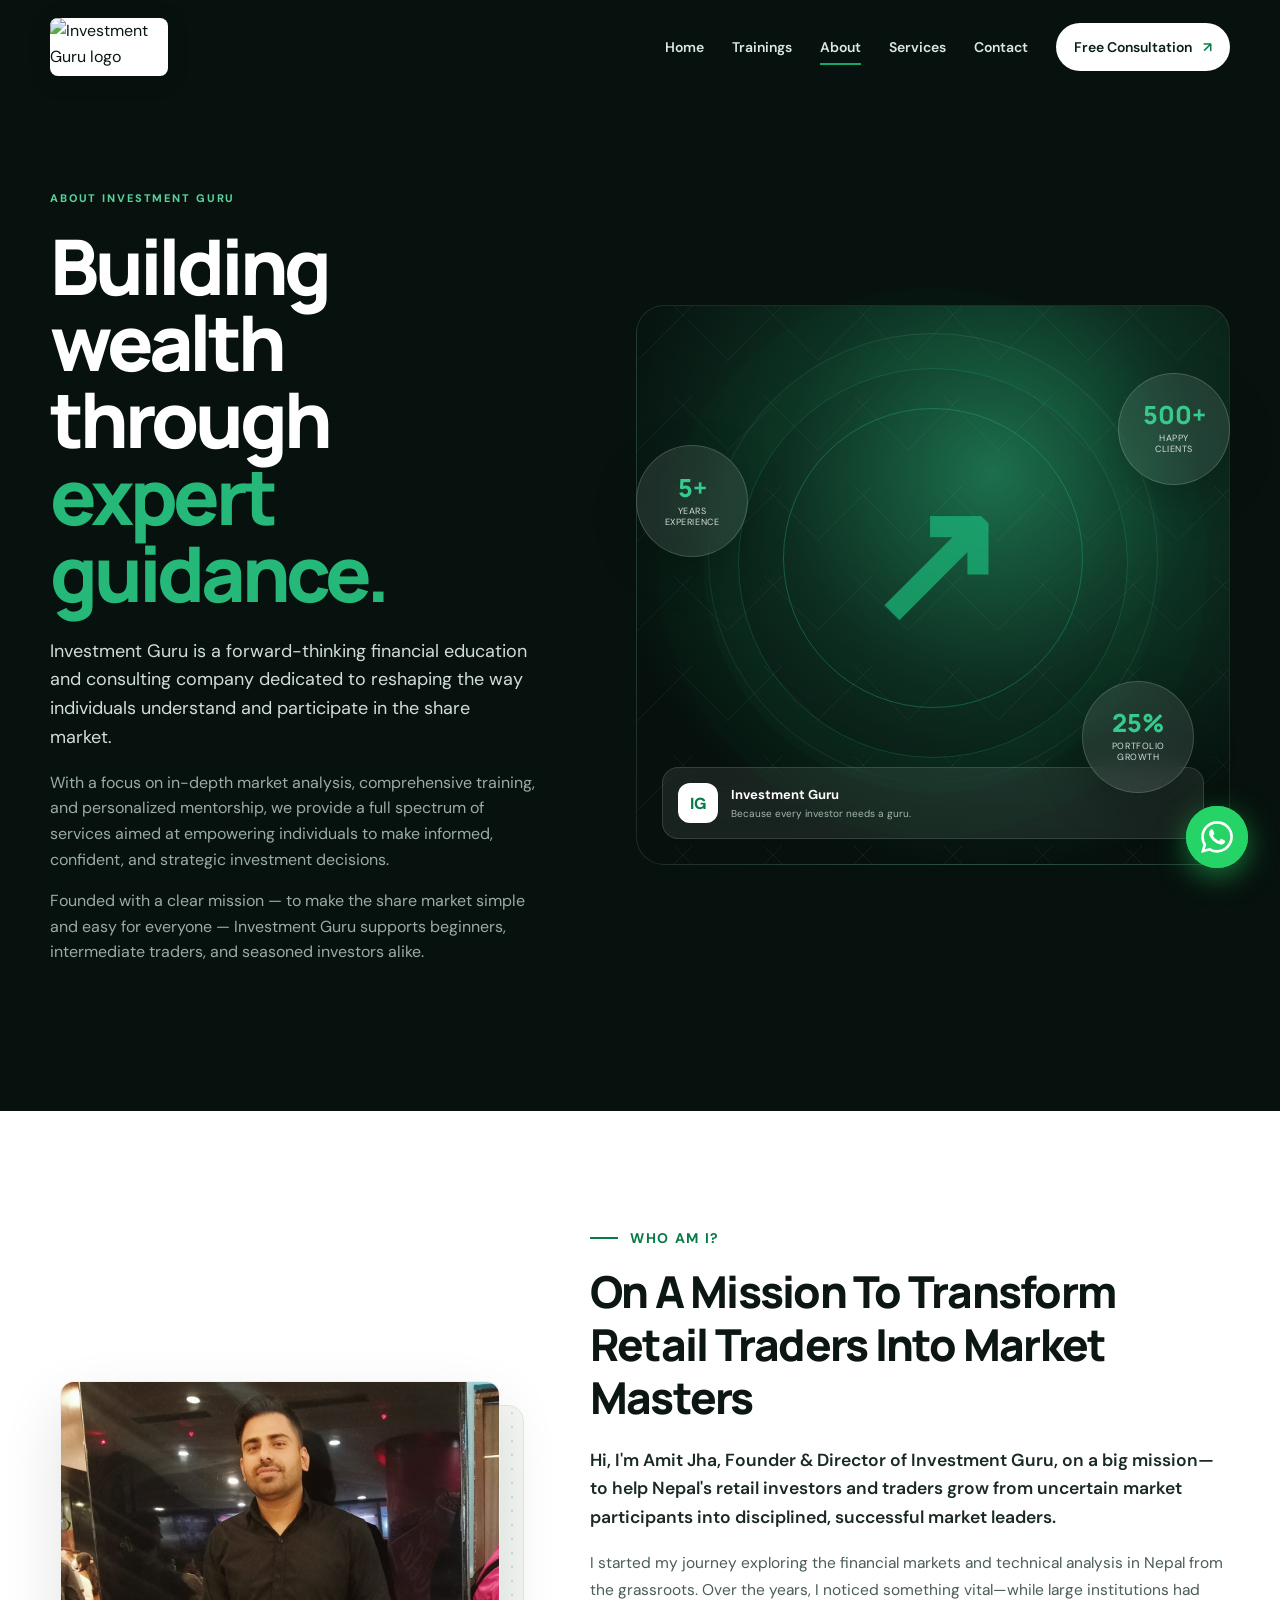
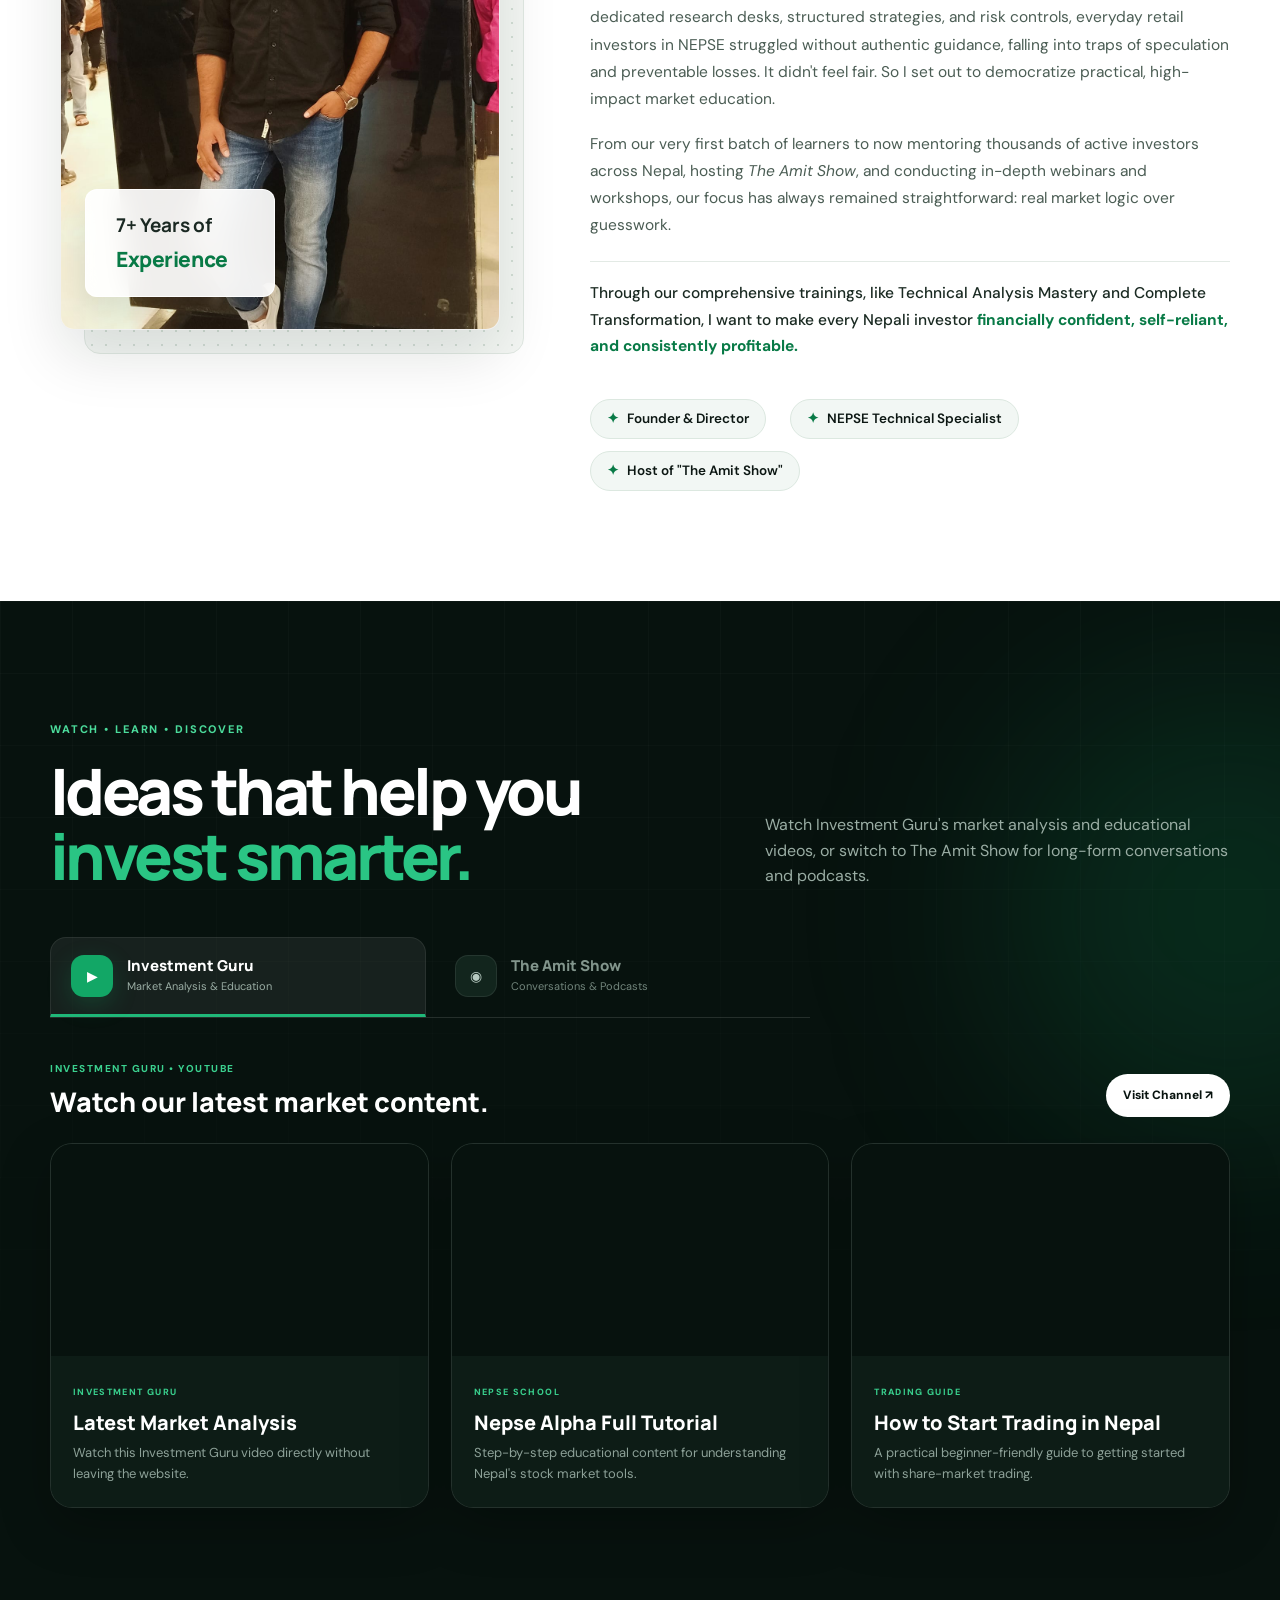
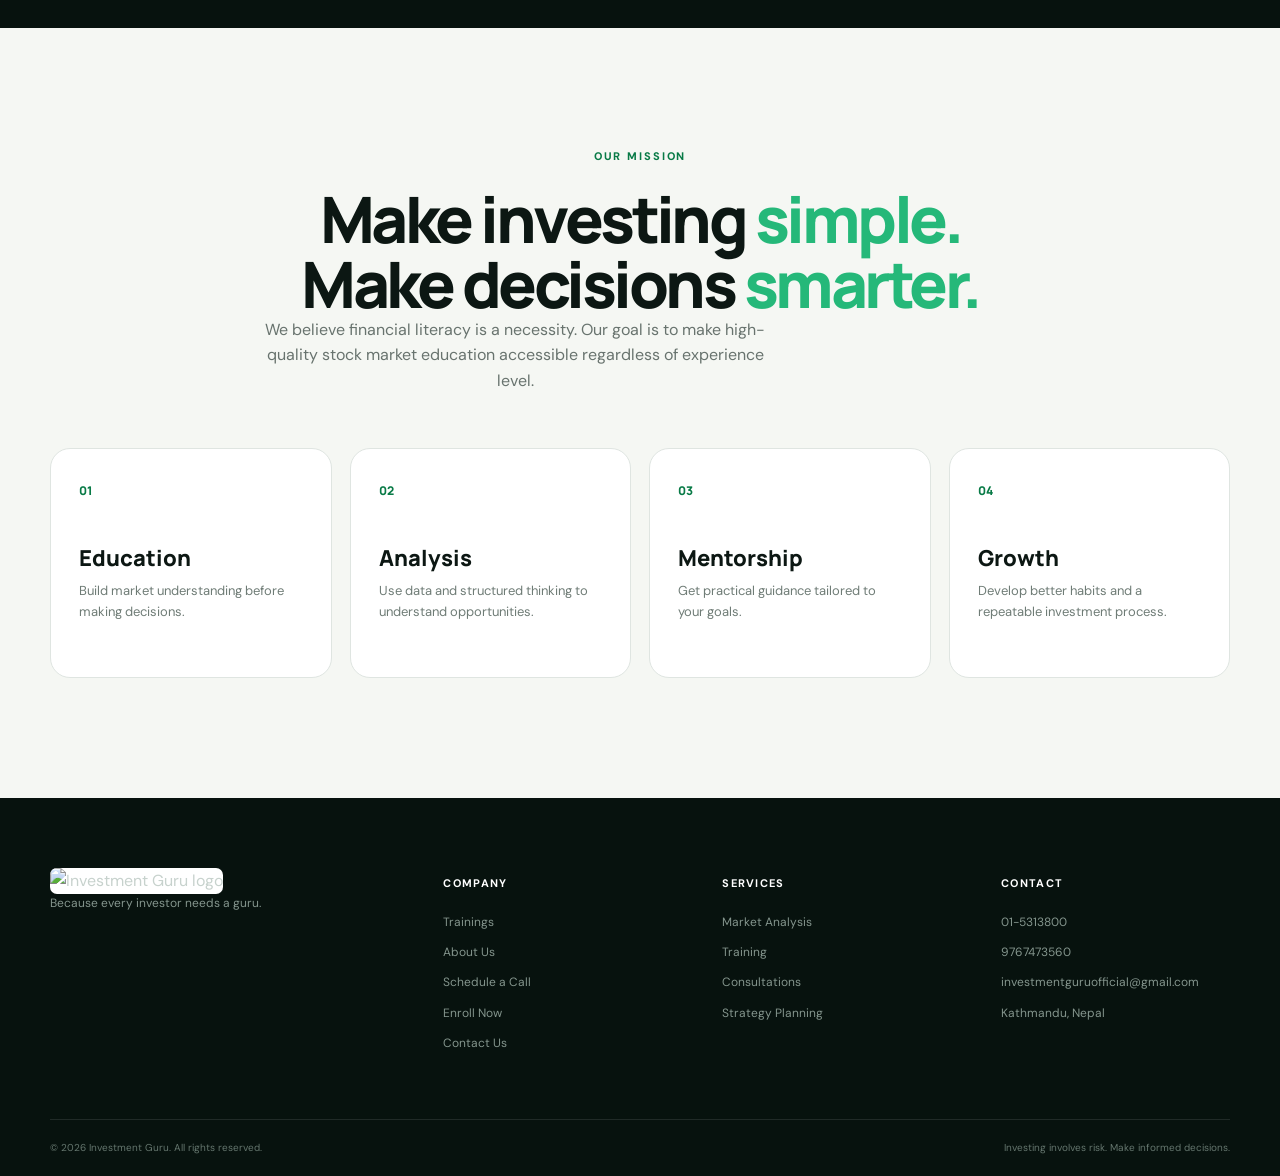
==== commit 6a4fbe20: "social-media-add" ====
--- a/about.html
+++ b/about.html
@@ -94,6 +94,109 @@
             </div>
         </section>
 
+        <section class="youtube-media-section" id="youtube-media">
+            <div class="container">
+                <div class="youtube-section-head" data-aos="fade-up">
+                <div>
+                    <div class="eyebrow dark">WATCH • LEARN • DISCOVER</div>
+                    <h2>Ideas that help you<br><em>invest smarter.</em></h2>
+                </div>
+                <p>Watch Investment Guru's market analysis and educational videos, or switch to The Amit Show for long-form
+                    conversations and podcasts.</p>
+                </div>
+                <div class="youtube-tabs" role="tablist" aria-label="YouTube channels">
+                <button class="youtube-tab active" type="button" role="tab" aria-selected="true"
+                    data-youtube-tab="investment"><span class="youtube-tab-icon">▶</span><span><b>Investment
+                        Guru</b><small>Market Analysis &amp; Education</small></span></button>
+                <button class="youtube-tab" type="button" role="tab" aria-selected="false" data-youtube-tab="podcast"><span
+                    class="youtube-tab-icon">◉</span><span><b>The Amit Show</b><small>Conversations &amp;
+                        Podcasts</small></span></button>
+                </div>
+
+                <div class="youtube-panel active" data-youtube-panel="investment" role="tabpanel">
+                <div class="youtube-panel-top">
+                    <div><span class="youtube-channel-label">Investment Guru • YouTube</span>
+                    <h3>Watch our latest market content.</h3>
+                    </div>
+                    <a class="youtube-channel-link" href="https://www.youtube.com/@InvestmentGuru_np" target="_blank" rel="noopener">Visit Channel ↗</a>
+                </div>
+                <div class="youtube-video-grid">
+                    <div class="youtube-video-card youtube-embed-card">
+                    <div class="youtube-embed"><iframe src="https://www.youtube-nocookie.com/embed/vZuukseyYnM?rel=0"
+                        title="Investment Guru YouTube video" loading="lazy"
+                        allow="accelerometer; autoplay; clipboard-write; encrypted-media; gyroscope; picture-in-picture; web-share"
+                        allowfullscreen></iframe></div>
+                    <div class="youtube-video-meta"><span>INVESTMENT GURU</span>
+                        <h4>Latest Market Analysis</h4>
+                        <p>Watch this Investment Guru video directly without leaving the website.</p>
+                    </div>
+                    </div>
+                    <div class="youtube-video-card youtube-embed-card">
+                    <div class="youtube-embed"><iframe src="https://www.youtube-nocookie.com/embed/KnbRdQ-_plE?rel=0"
+                        title="Nepse Alpha Full Tutorial by Investment Guru" loading="lazy"
+                        allow="accelerometer; autoplay; clipboard-write; encrypted-media; gyroscope; picture-in-picture; web-share"
+                        allowfullscreen></iframe></div>
+                    <div class="youtube-video-meta"><span>NEPSE SCHOOL</span>
+                        <h4>Nepse Alpha Full Tutorial</h4>
+                        <p>Step-by-step educational content for understanding Nepal's stock market tools.</p>
+                    </div>
+                    </div>
+                    <div class="youtube-video-card youtube-embed-card">
+                    <div class="youtube-embed"><iframe src="https://www.youtube-nocookie.com/embed/pHiJKzsShPM?rel=0"
+                        title="How to start trading in Nepal Share Market" loading="lazy"
+                        allow="accelerometer; autoplay; clipboard-write; encrypted-media; gyroscope; picture-in-picture; web-share"
+                        allowfullscreen></iframe></div>
+                    <div class="youtube-video-meta"><span>TRADING GUIDE</span>
+                        <h4>How to Start Trading in Nepal</h4>
+                        <p>A practical beginner-friendly guide to getting started with share-market trading.</p>
+                    </div>
+                    </div>
+                </div>
+                </div>
+
+                <div class="youtube-panel" data-youtube-panel="podcast" role="tabpanel" hidden>
+                <div class="youtube-panel-top">
+                    <div><span class="youtube-channel-label">The Amit Show • YouTube</span>
+                    <h3>Conversations beyond the charts.</h3>
+                    </div><a class="youtube-channel-link" href="https://www.youtube.com/@InvestmentGuru_np" target="_blank"
+                    rel="noopener">Watch The Amit Show ↗</a>
+                </div>
+                <div class="youtube-video-grid">
+                    <div class="youtube-video-card youtube-embed-card">
+                    <div class="youtube-embed"><iframe src="https://www.youtube-nocookie.com/embed/95Qlxoh6dkE?rel=0"
+                        title="The Amit Show - Stock Market Secrets" loading="lazy"
+                        allow="accelerometer; autoplay; clipboard-write; encrypted-media; gyroscope; picture-in-picture; web-share"
+                        allowfullscreen></iframe></div>
+                    <div class="youtube-video-meta"><span>THE AMIT SHOW</span>
+                        <h4>Stock Market Secrets</h4>
+                        <p>A long-form conversation from The Amit Show, powered by Investment Guru.</p>
+                    </div>
+                    </div>
+                    <div class="youtube-video-card youtube-embed-card">
+                    <div class="youtube-embed"><iframe src="https://www.youtube-nocookie.com/embed/95Qlxoh6dkE?rel=0"
+                        title="The Amit Show" loading="lazy"
+                        allow="accelerometer; autoplay; clipboard-write; encrypted-media; gyroscope; picture-in-picture; web-share"
+                        allowfullscreen></iframe></div>
+                    <div class="youtube-video-meta"><span>THE AMIT SHOW</span>
+                        <h4>Conversations &amp; Perspectives</h4>
+                        <p>Explore investing, entrepreneurship, careers and personal growth through long-form conversations.</p>
+                    </div>
+                    </div>
+                    <div class="youtube-video-card youtube-embed-card">
+                    <div class="youtube-embed youtube-embed-cta">
+                        <div class="channel-mark">AS</div><a href="https://www.youtube.com/@InvestmentGuru_np" target="_blank"
+                        rel="noopener" class="play-button">▶</a>
+                    </div>
+                    <div class="youtube-video-meta"><span>PODCAST</span>
+                        <h4>Explore The Amit Show</h4>
+                        <p>Visit the official Investment Guru channel for more episodes and conversations.</p>
+                    </div>
+                    </div>
+                </div>
+                </div>
+            </div>
+        </section>
+
         <section class="section">
             <div class="container">
                 <div class="section-head centered">
@@ -123,6 +226,13 @@
             </div>
         </section>
     </main>
+
+    <!-- WhatsApp Floating Action Button -->
+    <a href="https://wa.me/9779767473560" class="whatsapp-fab" target="_blank" rel="noopener" aria-label="Chat on WhatsApp">
+        <svg viewBox="0 0 24 24" fill="white" aria-hidden="true">
+        <path d="M17.472 14.382c-.297-.149-1.758-.867-2.03-.967-.273-.099-.471-.148-.67.15-.197.297-.767.966-.94 1.164-.173.199-.347.223-.644.075-.297-.15-1.255-.463-2.39-1.475-.883-.788-1.48-1.761-1.653-2.059-.173-.297-.018-.458.13-.606.134-.133.298-.347.446-.52.149-.174.198-.298.298-.497.099-.198.05-.371-.025-.52-.075-.149-.669-1.612-.916-2.207-.242-.579-.487-.5-.669-.51-.173-.008-.371-.01-.57-.01-.198 0-.52.074-.792.372-.272.297-1.04 1.016-1.04 2.479 0 1.462 1.065 2.875 1.213 3.074.149.198 2.096 3.2 5.077 4.487.709.306 1.262.489 1.694.625.712.227 1.36.195 1.871.118.571-.085 1.758-.719 2.006-1.413.248-.694.248-1.289.173-1.413-.074-.124-.272-.198-.57-.347m-5.421 7.403h-.004a9.87 9.87 0 01-5.031-1.378l-.361-.214-3.741.982.998-3.648-.235-.374a9.86 9.86 0 01-1.51-5.26c.001-5.45 4.436-9.884 9.888-9.884 2.64 0 5.122 1.03 6.988 2.898a9.825 9.825 0 012.893 6.994c-.003 5.45-4.437 9.884-9.885 9.884m8.413-18.297A11.815 11.815 0 0012.05 0C5.495 0 .16 5.335.157 11.892c0 2.096.547 4.142 1.588 5.945L.057 24l6.305-1.654a11.882 11.882 0 005.683 1.448h.005c6.554 0 11.89-5.335 11.893-11.893a11.821 11.821 0 00-3.48-8.413z"/>
+        </svg>
+    </a>
 
     <footer class="footer">
         <div class="container footer-top">
--- a/css/style.css
+++ b/css/style.css
@@ -2089,4 +2089,183 @@
     flex-direction: column;
     gap: 8px;
   }
-}+}
+
+/* =======================================================
+   SOCIAL MEDIA PRESENCE SECTION
+   ======================================================= */
+.social-media-section {
+  width: 100%;
+  padding: 90px 0 100px;
+  background: #f5f7f5;
+  text-align: center;
+  overflow: hidden;
+}
+
+.social-inner {
+  display: flex;
+  flex-direction: column;
+  align-items: center;
+  gap: 0;
+}
+
+.social-eyebrow {
+  font-size: 13px;
+  font-weight: 800;
+  letter-spacing: .08em;
+  color: var(--green);
+  text-transform: uppercase;
+  margin-bottom: 10px;
+}
+
+.social-title {
+  font: 800 clamp(30px, 4vw, 52px) / 1.1 var(--font-head);
+  letter-spacing: -.045em;
+  color: var(--ink);
+  margin: 0 0 52px;
+}
+
+.social-grid {
+  display: flex;
+  flex-wrap: wrap;
+  justify-content: center;
+  gap: 32px 48px;
+  max-width: 900px;
+  width: 100%;
+}
+
+.social-item {
+  display: flex;
+  flex-direction: column;
+  align-items: center;
+  gap: 10px;
+  text-decoration: none;
+  color: var(--ink);
+  transition: transform .3s ease, opacity .3s ease;
+  min-width: 100px;
+}
+
+.social-item:hover {
+  transform: translateY(-6px);
+  opacity: .85;
+}
+
+.social-icon-wrap {
+  width: 72px;
+  height: 72px;
+  border-radius: 20px;
+  display: grid;
+  place-items: center;
+  background: var(--brand, #333);
+  box-shadow: 0 8px 24px rgba(0,0,0,.18);
+  transition: box-shadow .3s ease, transform .3s ease;
+}
+
+.social-item:hover .social-icon-wrap {
+  box-shadow: 0 14px 36px rgba(0,0,0,.28);
+  transform: scale(1.05);
+}
+
+.social-icon-wrap svg {
+  width: 36px;
+  height: 36px;
+  fill: #fff;
+}
+
+
+.social-count {
+  font: 800 clamp(22px, 3vw, 30px) / 1 var(--font-head);
+  letter-spacing: -.04em;
+  color: var(--ink);
+}
+
+.social-label {
+  font-size: 12px;
+  font-weight: 600;
+  color: var(--muted);
+  text-transform: uppercase;
+  letter-spacing: .08em;
+}
+
+.social-name {
+  font-size: 13px;
+  font-weight: 700;
+  color: var(--ink);
+  opacity: .6;
+}
+
+@media (max-width: 600px) {
+  .social-grid {
+    gap: 28px 32px;
+  }
+  .social-icon-wrap {
+    width: 60px;
+    height: 60px;
+    border-radius: 16px;
+  }
+  .social-icon-wrap svg {
+    width: 28px;
+    height: 28px;
+  }
+}
+
+
+/* =======================================================
+   WHATSAPP FLOATING ACTION BUTTON
+   ======================================================= */
+.whatsapp-fab {
+  position: fixed;
+  bottom: 32px;
+  right: 32px;
+  z-index: 9999;
+  width: 62px;
+  height: 62px;
+  border-radius: 50%;
+  background: #25D366;
+  display: grid;
+  place-items: center;
+  box-shadow: 0 8px 28px rgba(37, 211, 102, .50);
+  text-decoration: none;
+  transition: transform .3s ease, box-shadow .3s ease, background .3s ease;
+}
+
+.whatsapp-fab::before {
+  content: '';
+  position: absolute;
+  inset: 0;
+  border-radius: 50%;
+  background: #25D366;
+  animation: waPulse 2.2s ease-out infinite;
+  z-index: -1;
+}
+
+@keyframes waPulse {
+  0%   { transform: scale(1);   opacity: .7; }
+  70%  { transform: scale(1.5); opacity: 0; }
+  100% { transform: scale(1.5); opacity: 0; }
+}
+
+.whatsapp-fab:hover {
+  background: #1db954;
+  transform: scale(1.1);
+  box-shadow: 0 12px 40px rgba(37, 211, 102, .65);
+}
+
+.whatsapp-fab svg {
+  width: 32px;
+  height: 32px;
+  fill: #fff;
+}
+
+@media (max-width: 600px) {
+  .whatsapp-fab {
+    bottom: 20px;
+    right: 20px;
+    width: 54px;
+    height: 54px;
+  }
+  .whatsapp-fab svg {
+    width: 27px;
+    height: 27px;
+  }
+}
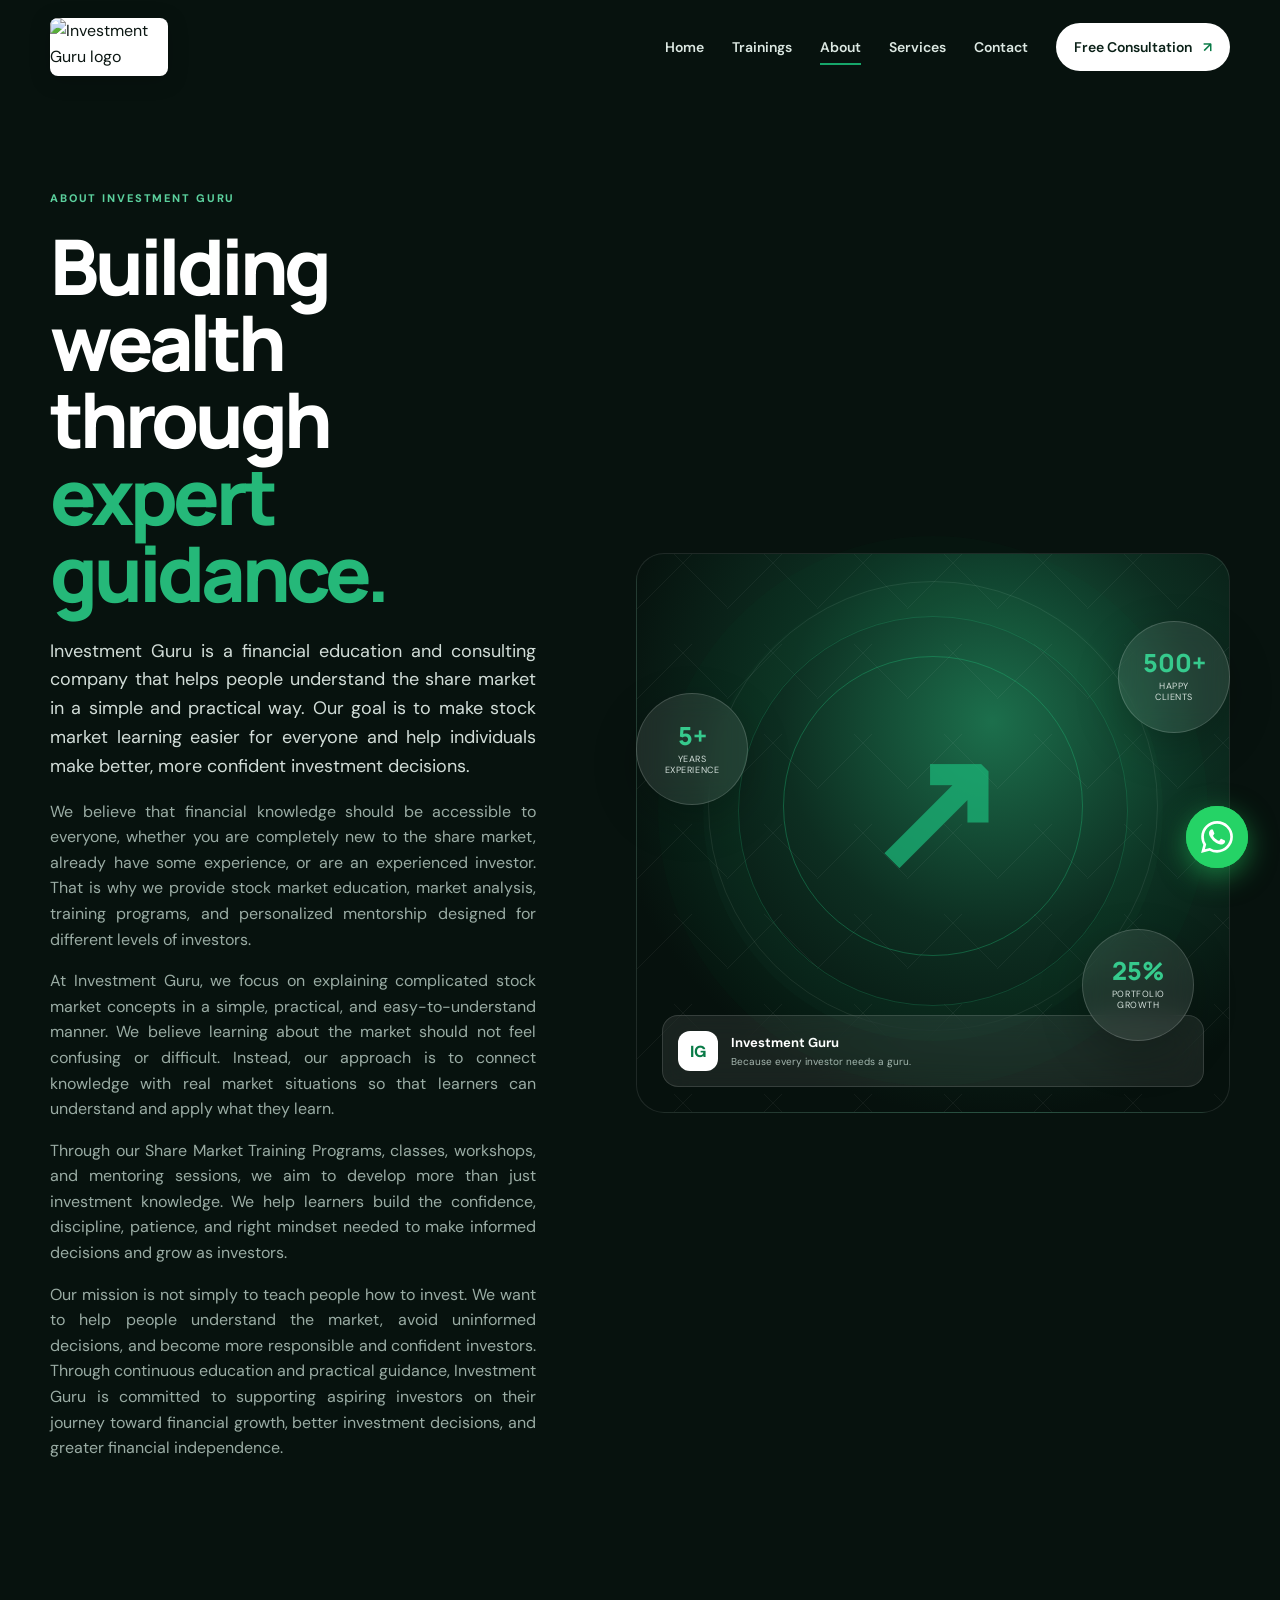
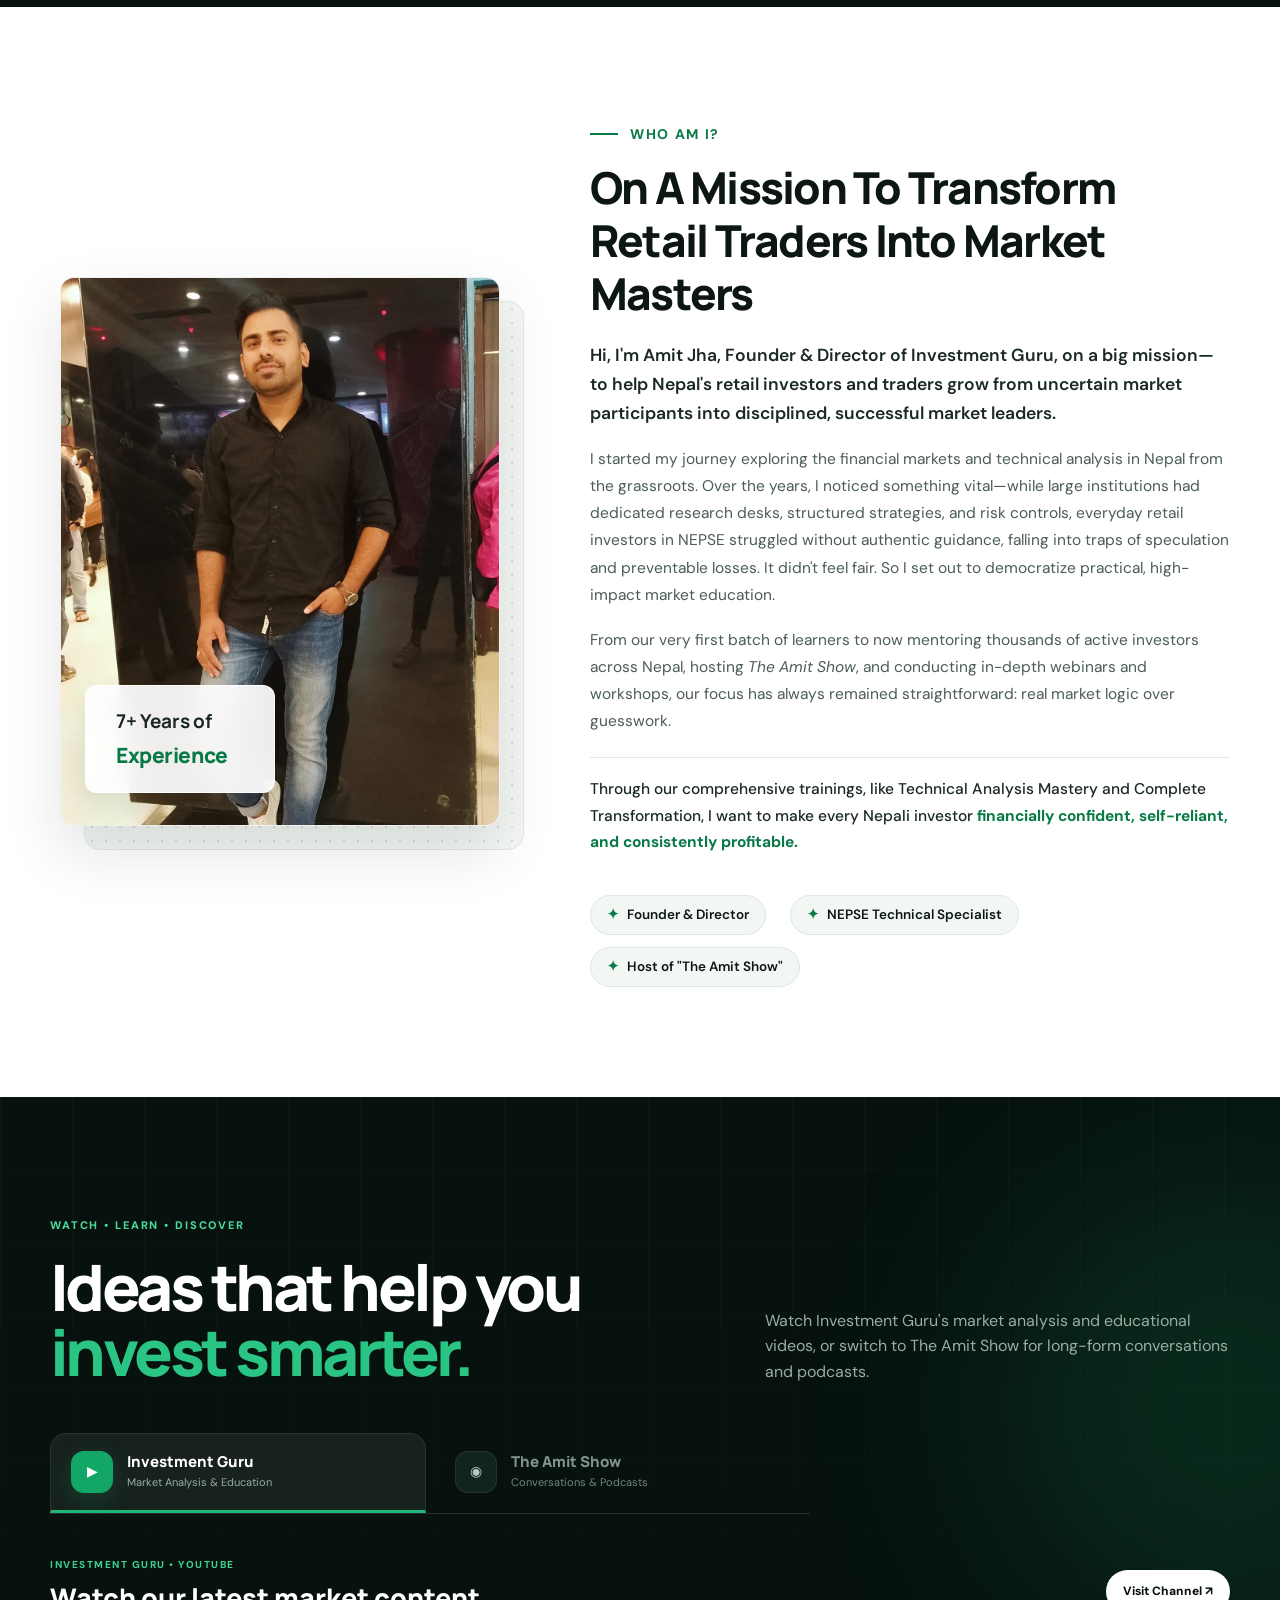
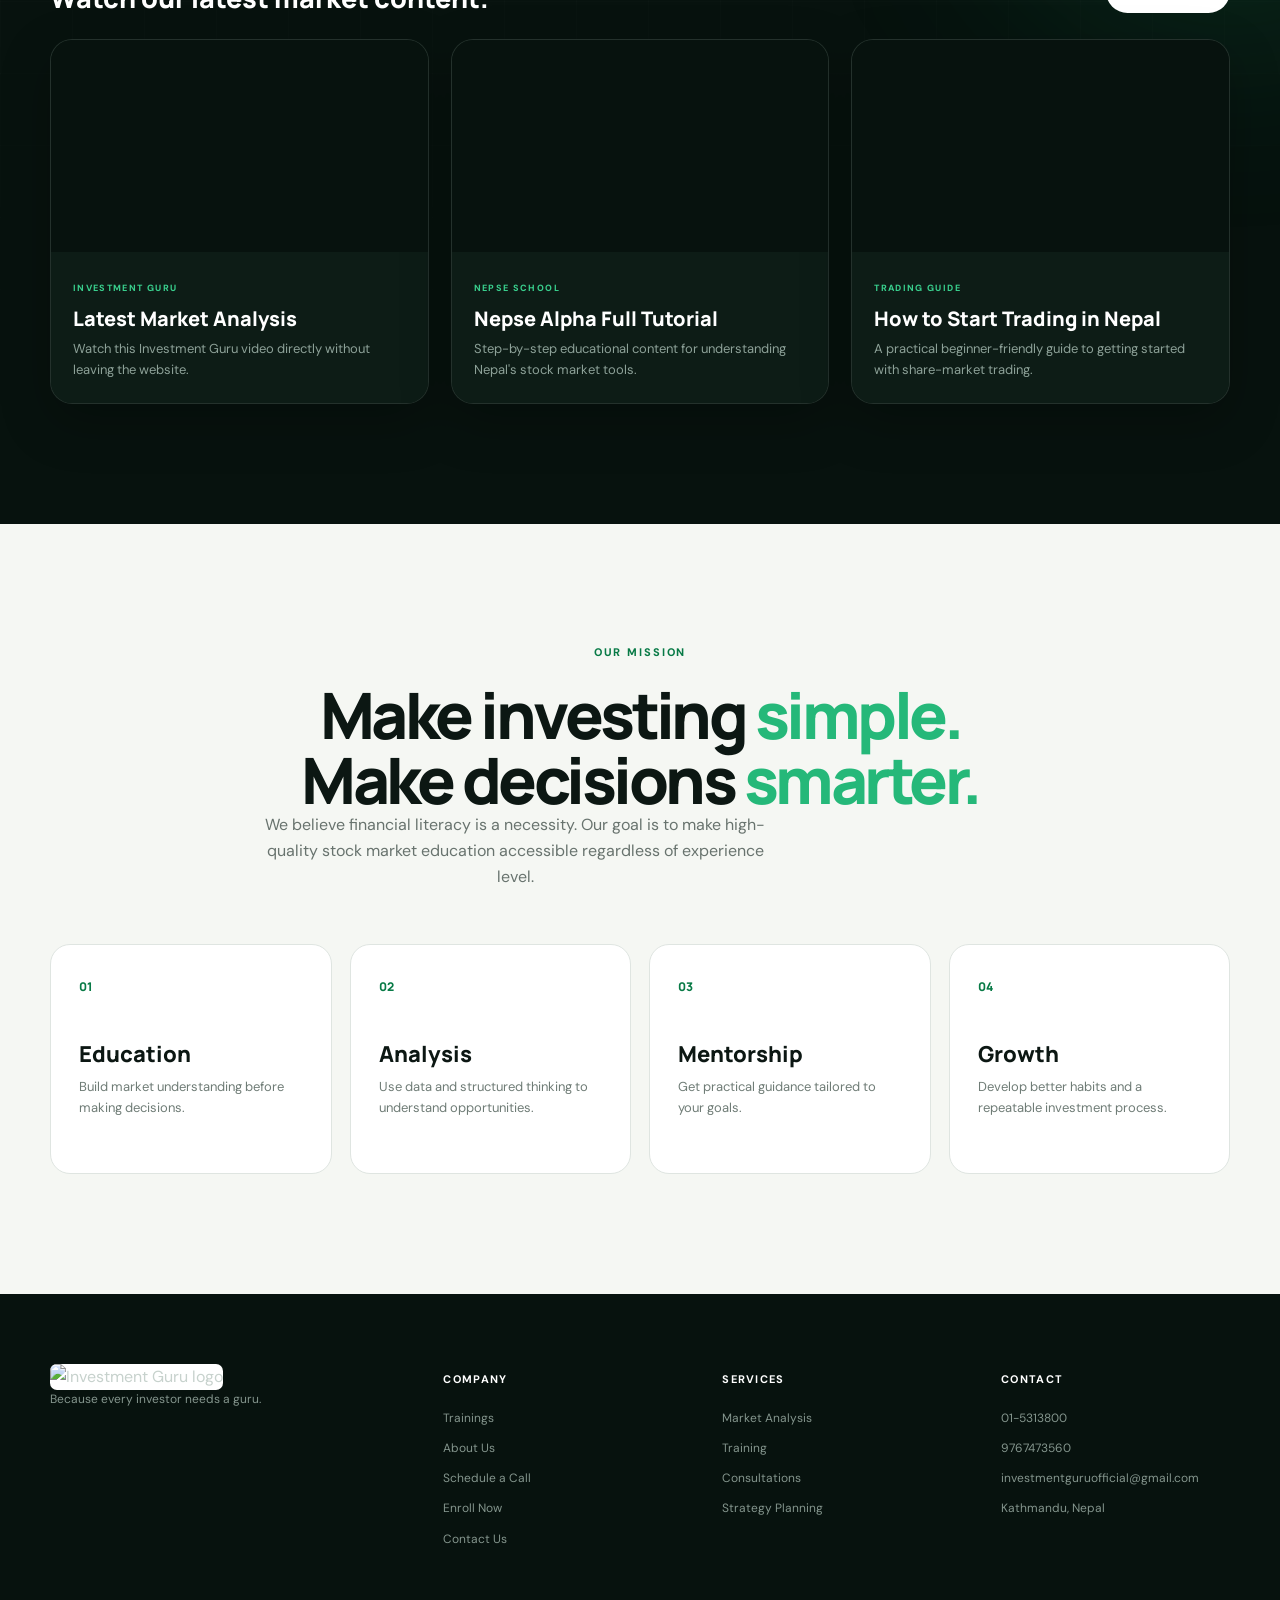
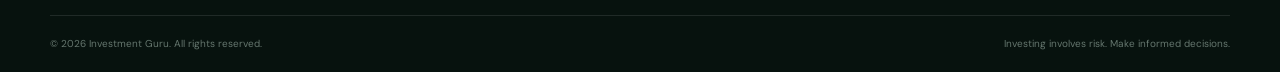
==== commit 2239b49b: "about-change" ====
--- a/about.html
+++ b/about.html
@@ -34,17 +34,15 @@
     <main>
         <section class="dark-section" style="padding-top:190px">
             <div class="container about-grid">
-                <div class="about-copy">
+                <div class="about-copy" style="text-align: justify">
                     <div class="eyebrow">ABOUT INVESTMENT GURU</div>
                     <h1 style="font:800 clamp(48px,6vw,82px)/1 var(--font-head);letter-spacing:-.055em;margin:0 0 25px">
                         Building wealth through <em style="font-style:normal;color:#25b879">expert guidance.</em></h1>
-                    <p class="lead">Investment Guru is a forward-thinking financial education and consulting company
-                        dedicated to reshaping the way individuals understand and participate in the share market.</p>
-                    <p>With a focus on in-depth market analysis, comprehensive training, and personalized mentorship, we
-                        provide a full spectrum of services aimed at empowering individuals to make informed, confident,
-                        and strategic investment decisions.</p>
-                    <p>Founded with a clear mission — to make the share market simple and easy for everyone — Investment
-                        Guru supports beginners, intermediate traders, and seasoned investors alike.</p>
+                    <p class="lead">Investment Guru is a financial education and consulting company that helps people understand the share market in a simple and practical way. Our goal is to make stock market learning easier for everyone and help individuals make better, more confident investment decisions.</p>
+                    <p>We believe that financial knowledge should be accessible to everyone, whether you are completely new to the share market, already have some experience, or are an experienced investor. That is why we provide stock market education, market analysis, training programs, and personalized mentorship designed for different levels of investors.</p>
+                    <p>At Investment Guru, we focus on explaining complicated stock market concepts in a simple, practical, and easy-to-understand manner. We believe learning about the market should not feel confusing or difficult. Instead, our approach is to connect knowledge with real market situations so that learners can understand and apply what they learn.</p>
+                    <p>Through our Share Market Training Programs, classes, workshops, and mentoring sessions, we aim to develop more than just investment knowledge. We help learners build the confidence, discipline, patience, and right mindset needed to make informed decisions and grow as investors.</p>
+                    <p>Our mission is not simply to teach people how to invest. We want to help people understand the market, avoid uninformed decisions, and become more responsible and confident investors. Through continuous education and practical guidance, Investment Guru is committed to supporting aspiring investors on their journey toward financial growth, better investment decisions, and greater financial independence.</p>
                 </div>
                 <div class="about-visual" data-aos="fade-right">
                     <div class="portrait-card">
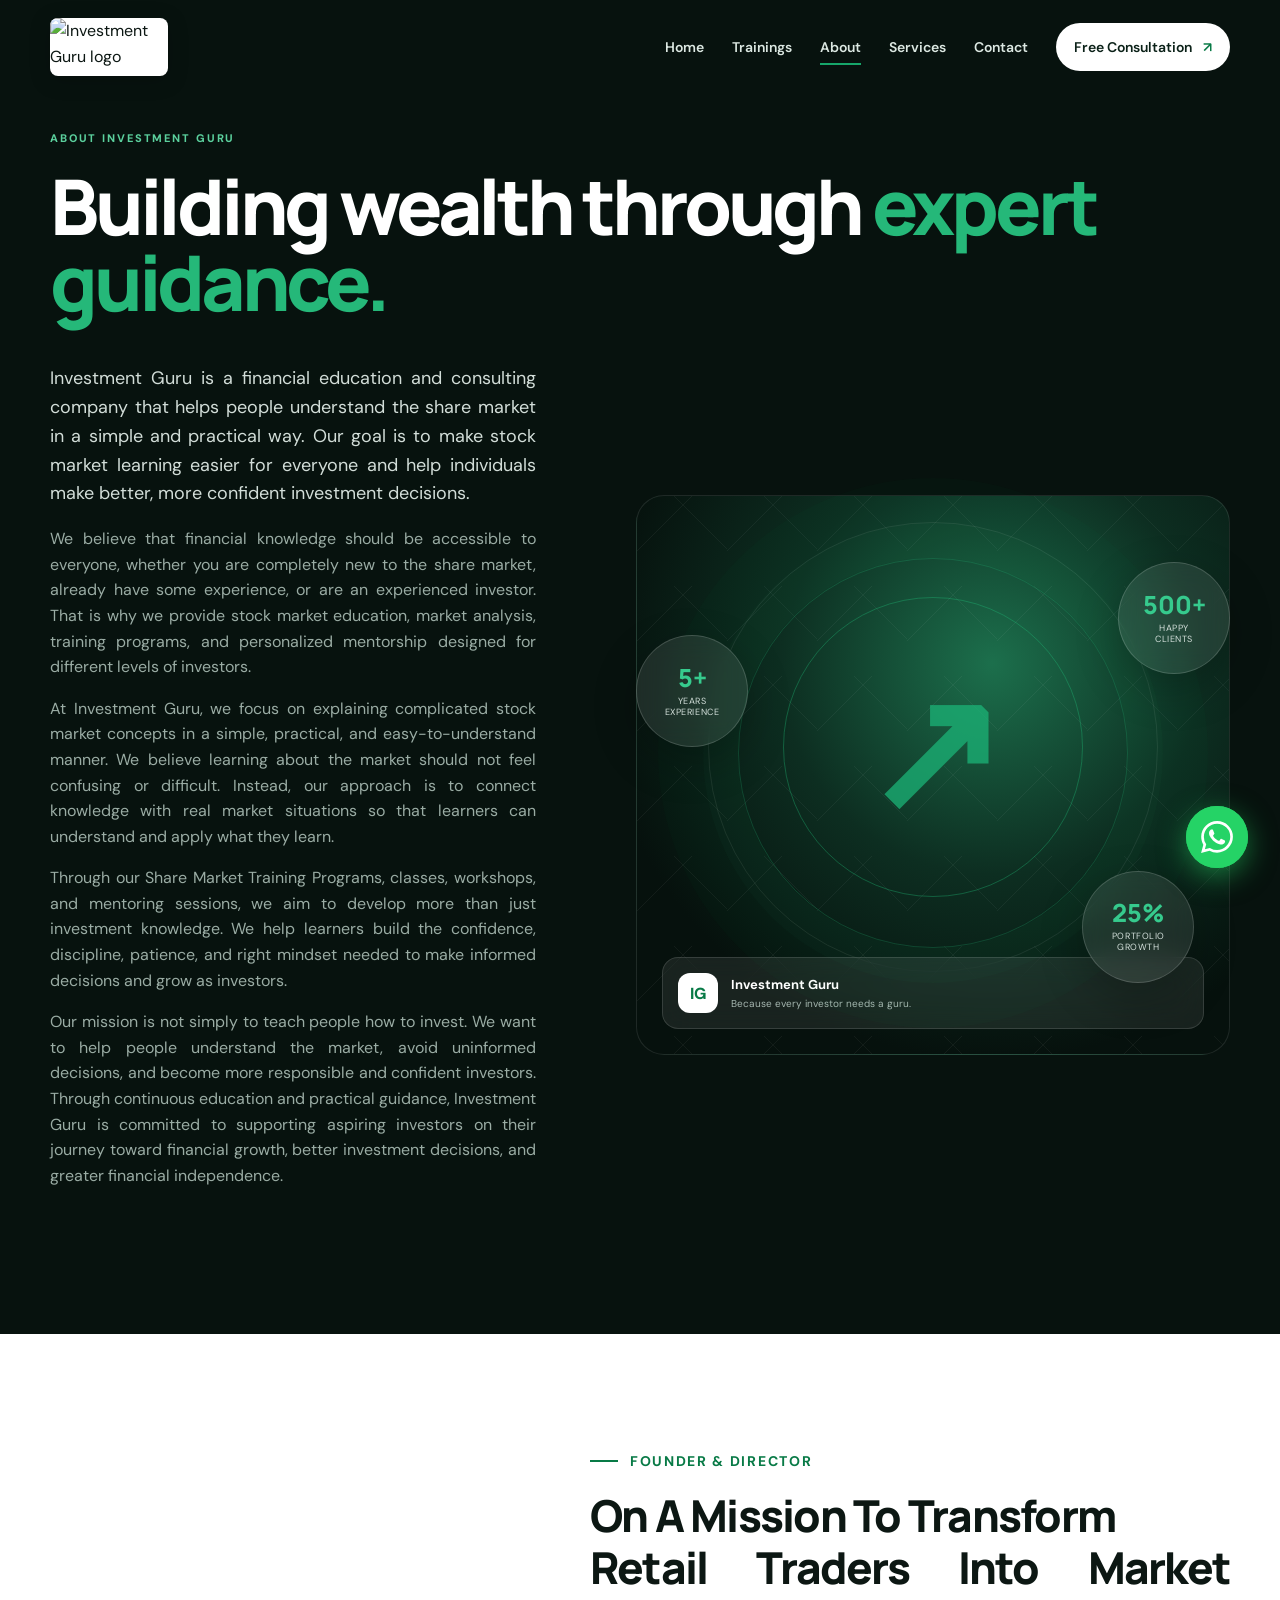
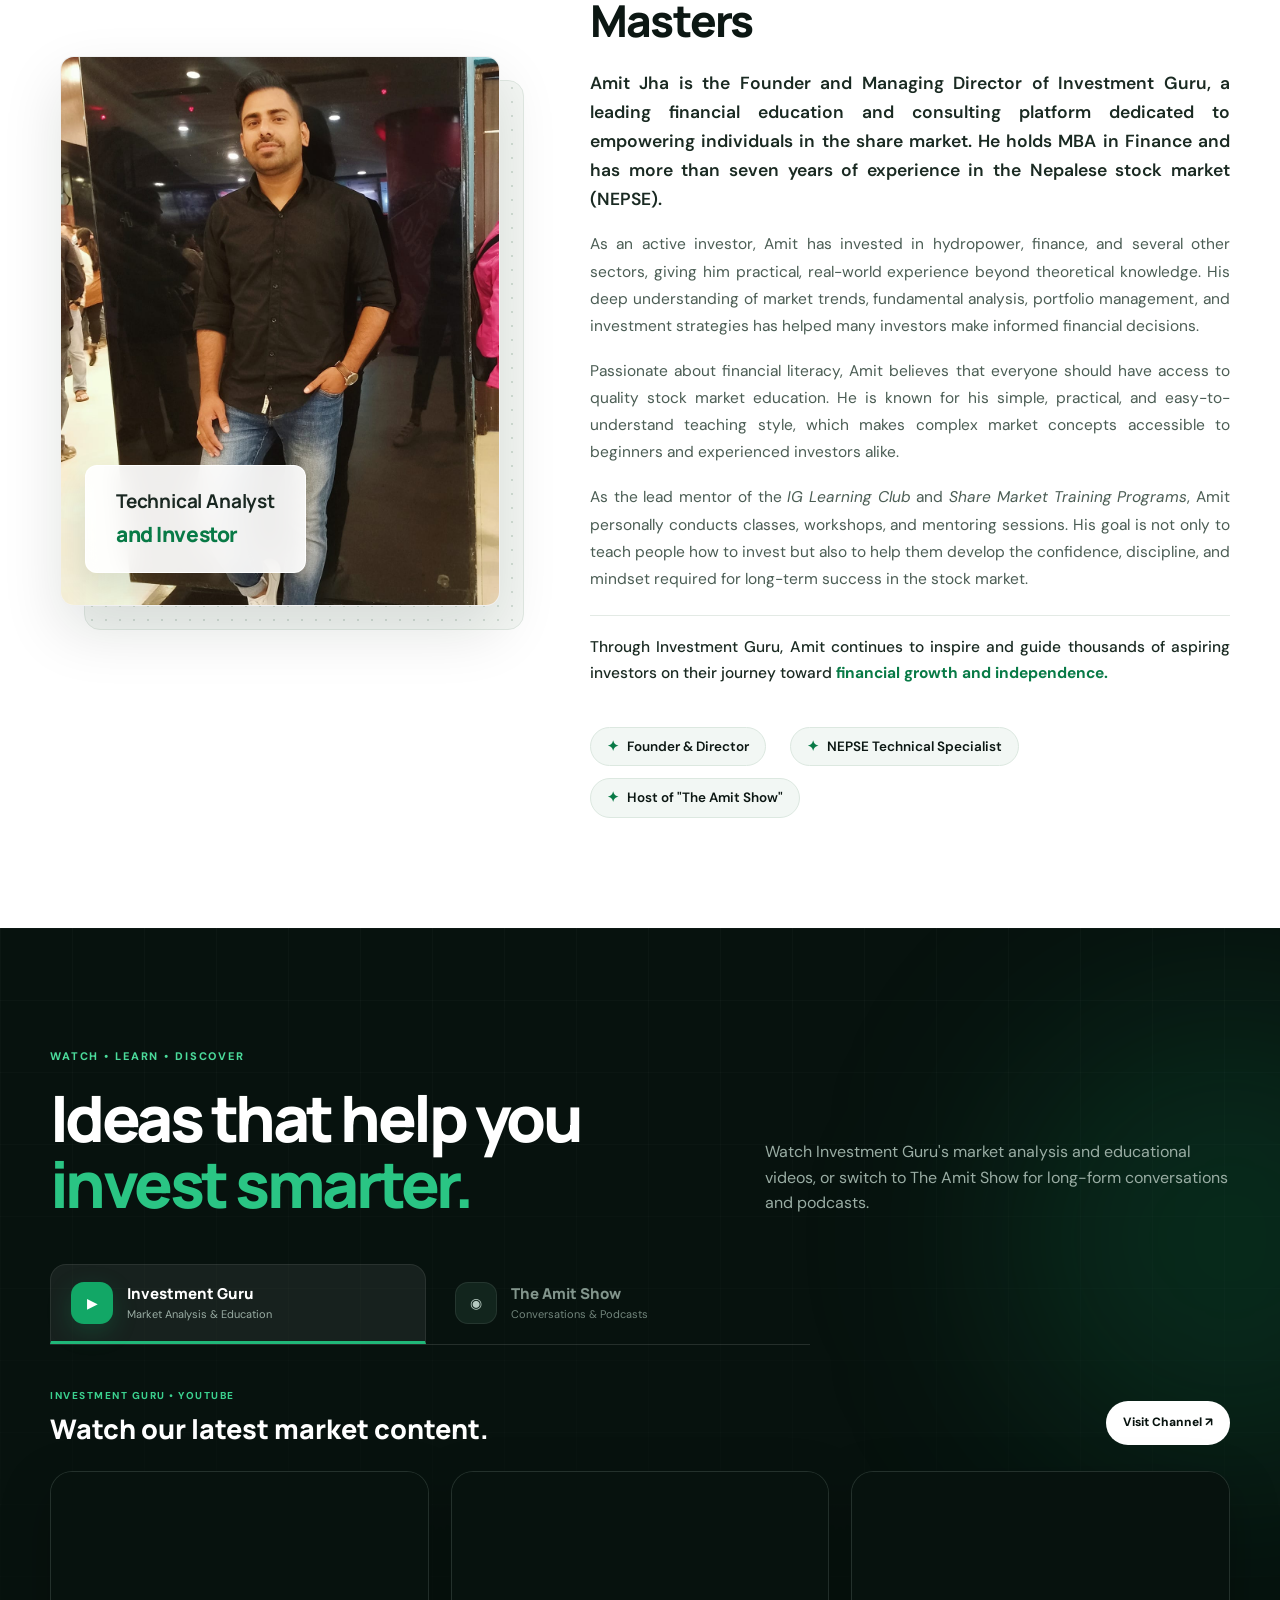
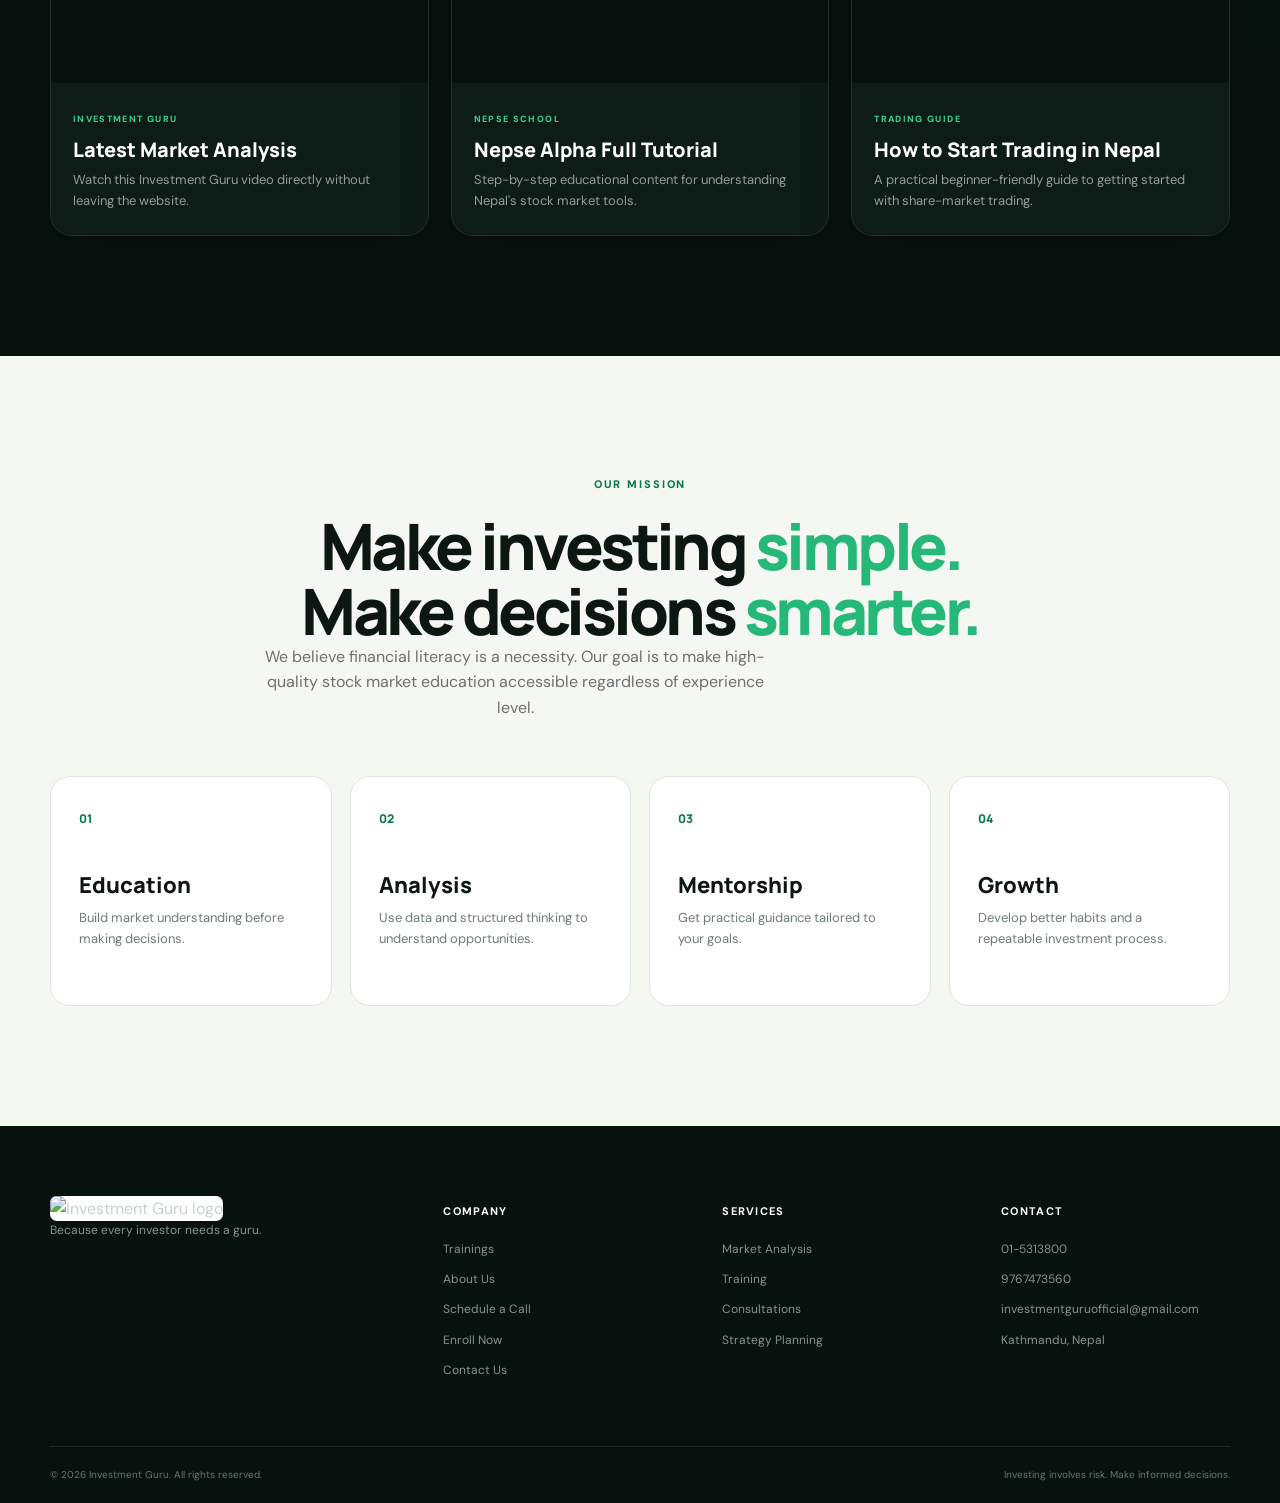
==== commit 9ac7d776: "about-changes" ====
--- a/about.html
+++ b/about.html
@@ -32,12 +32,14 @@
     </header>
 
     <main>
-        <section class="dark-section" style="padding-top:190px">
+        <section class="dark-section">
+            <div class="container" style="text-align:left; margin:auto;" data-aos="fade-up">
+                <div class="eyebrow">ABOUT INVESTMENT GURU</div>
+                <h1 style="font:800 clamp(48px,6vw,82px)/1 var(--font-head);letter-spacing:-.055em;margin:0 0 25px">
+                    Building wealth through <em style="font-style:normal;color:#25b879">expert guidance.</em></h1>
+            </div>
             <div class="container about-grid">
                 <div class="about-copy" style="text-align: justify">
-                    <div class="eyebrow">ABOUT INVESTMENT GURU</div>
-                    <h1 style="font:800 clamp(48px,6vw,82px)/1 var(--font-head);letter-spacing:-.055em;margin:0 0 25px">
-                        Building wealth through <em style="font-style:normal;color:#25b879">expert guidance.</em></h1>
                     <p class="lead">Investment Guru is a financial education and consulting company that helps people understand the share market in a simple and practical way. Our goal is to make stock market learning easier for everyone and help individuals make better, more confident investment decisions.</p>
                     <p>We believe that financial knowledge should be accessible to everyone, whether you are completely new to the share market, already have some experience, or are an experienced investor. That is why we provide stock market education, market analysis, training programs, and personalized mentorship designed for different levels of investors.</p>
                     <p>At Investment Guru, we focus on explaining complicated stock market concepts in a simple, practical, and easy-to-understand manner. We believe learning about the market should not feel confusing or difficult. Instead, our approach is to connect knowledge with real market situations so that learners can understand and apply what they learn.</p>
@@ -69,19 +71,20 @@
                     <div class="founder-img-card">
                         <img src="images/amit-jha.jpg" alt="Amit Jha - Founder &amp; Director of Investment Guru">
                         <div class="founder-badge">
-                            <span class="badge-num">7+ Years of</span>
-                            <span class="badge-label">Experience</span>
+                            <span class="badge-num">Technical Analyst</span>
+                            <span class="badge-label">and Investor</span>
                         </div>
                     </div>
                 </div>
-                <div class="founder-content">
-                    <div class="founder-eyebrow">Who Am I?</div>
+                <div class="founder-content" style="text-align: justify">
+                    <div class="founder-eyebrow">Founder & Director</div>
                     <h2 class="founder-title">On A Mission To Transform<br>Retail Traders Into Market Masters</h2>
-                    <p class="founder-lead">Hi, I'm Amit Jha, Founder &amp; Director of Investment Guru, on a big mission—to help Nepal's retail investors and traders grow from uncertain market participants into disciplined, successful market leaders.</p>
-                    <p class="founder-text">I started my journey exploring the financial markets and technical analysis in Nepal from the grassroots. Over the years, I noticed something vital—while large institutions had dedicated research desks, structured strategies, and risk controls, everyday retail investors in NEPSE struggled without authentic guidance, falling into traps of speculation and preventable losses. It didn't feel fair. So I set out to democratize practical, high-impact market education.</p>
-                    <p class="founder-text">From our very first batch of learners to now mentoring thousands of active investors across Nepal, hosting <em>The Amit Show</em>, and conducting in-depth webinars and workshops, our focus has always remained straightforward: real market logic over guesswork.</p>
+                    <p class="founder-lead">Amit Jha is the Founder and Managing Director of Investment Guru, a leading financial education and consulting platform dedicated to empowering individuals in the share market. He holds MBA in Finance and has more than seven years of experience in the Nepalese stock market (NEPSE).</p>
+                    <p class="founder-text">As an active investor, Amit has invested in hydropower, finance, and several other sectors, giving him practical, real-world experience beyond theoretical knowledge. His deep understanding of market trends, fundamental analysis, portfolio management, and investment strategies has helped many investors make informed financial decisions.</p>
+                    <p class="founder-text">Passionate about financial literacy, Amit believes that everyone should have access to quality stock market education. He is known for his simple, practical, and easy-to-understand teaching style, which makes complex market concepts accessible to beginners and experienced investors alike.</p>
+                    <p class="founder-text">As the lead mentor of the <em>IG Learning Club</em> and <em>Share Market Training Programs</em>, Amit personally conducts classes, workshops, and mentoring sessions. His goal is not only to teach people how to invest but also to help them develop the confidence, discipline, and mindset required for long-term success in the stock market.</p>
                     <div class="founder-quote">
-                        Through our comprehensive trainings, like Technical Analysis Mastery and Complete Transformation, I want to make every Nepali investor <strong>financially confident, self-reliant, and consistently profitable.</strong>
+                        Through Investment Guru, Amit continues to inspire and guide thousands of aspiring investors on their journey toward <strong>financial growth and independence.</strong>
                     </div>
                     <div class="founder-highlights">
                         <div class="founder-pill"><span>✦</span> Founder &amp; Director</div>
--- a/css/style.css
+++ b/css/style.css
@@ -895,6 +895,10 @@
   font-size: 9px;
   font-weight: 800;
   letter-spacing: .1em
+}
+
+.dark-section .eyebrow {
+  color: #5bd09d
 }
 
 .about-copy .eyebrow {
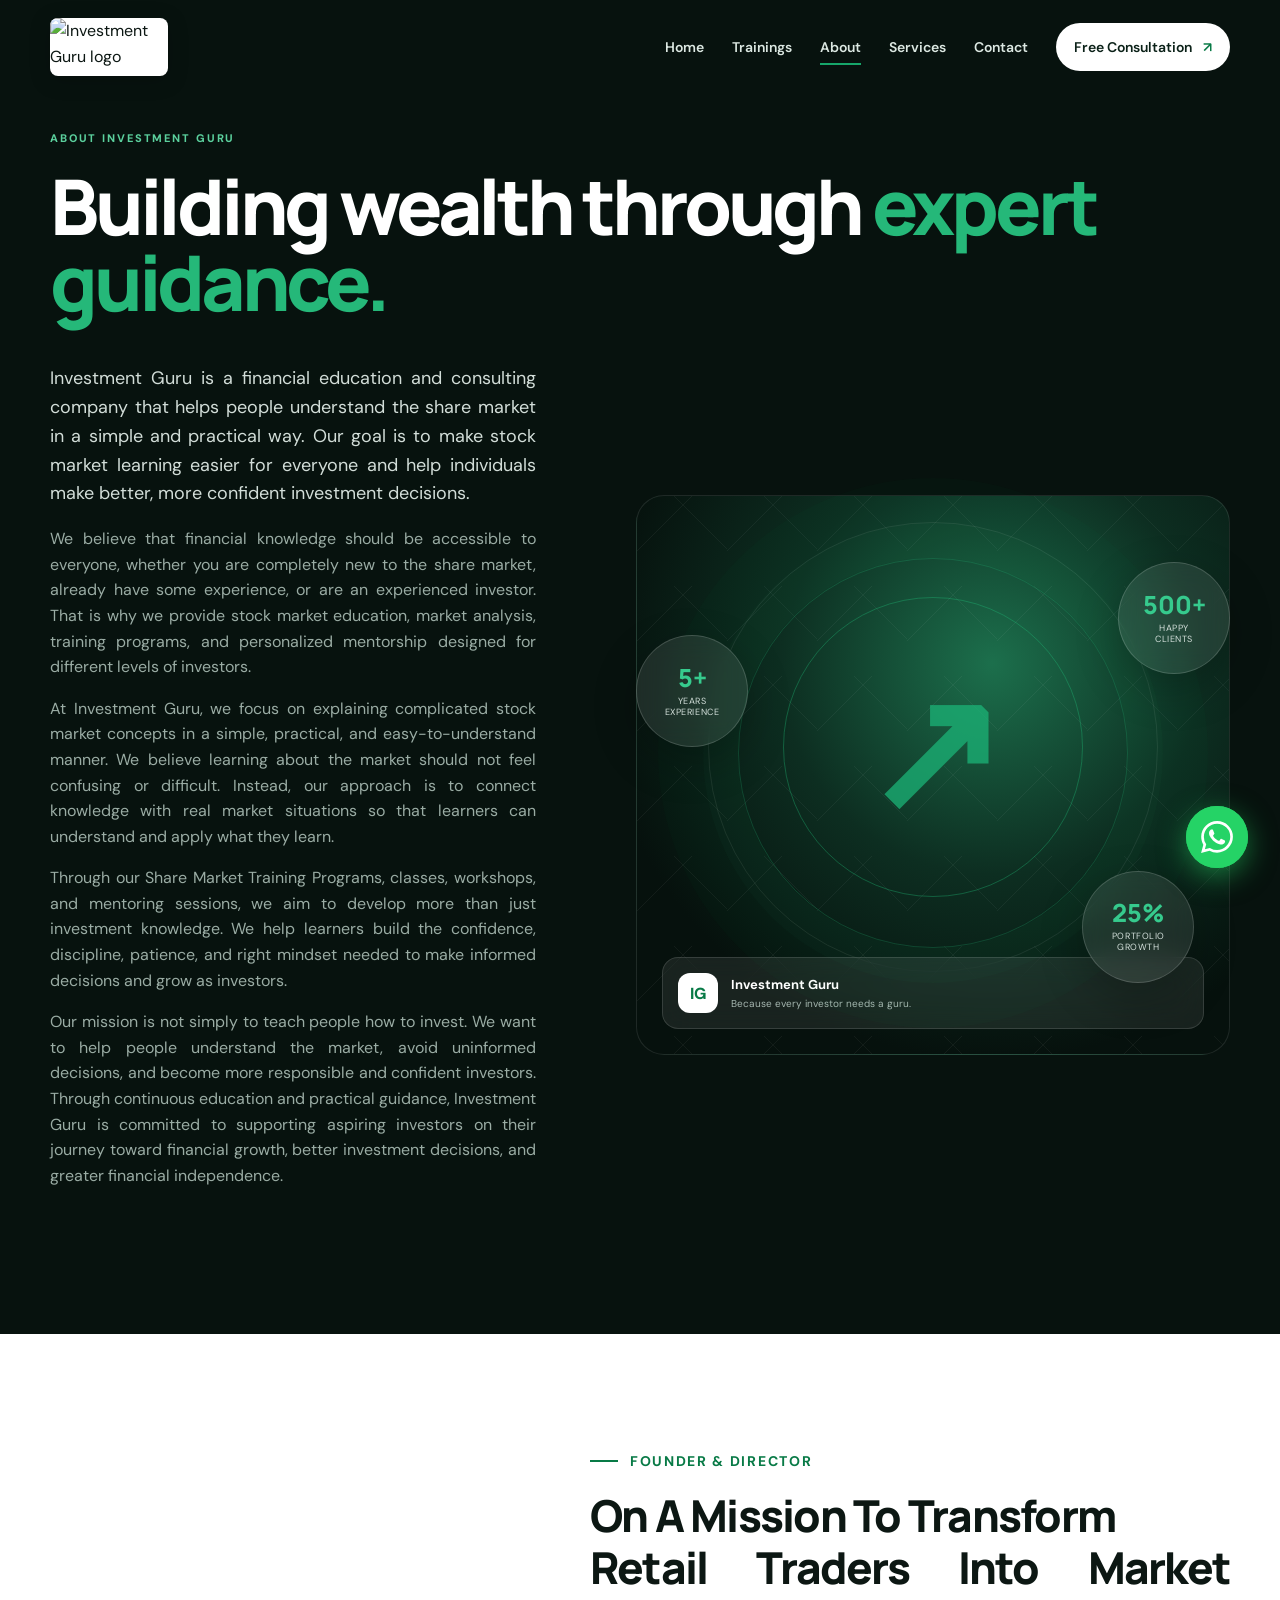
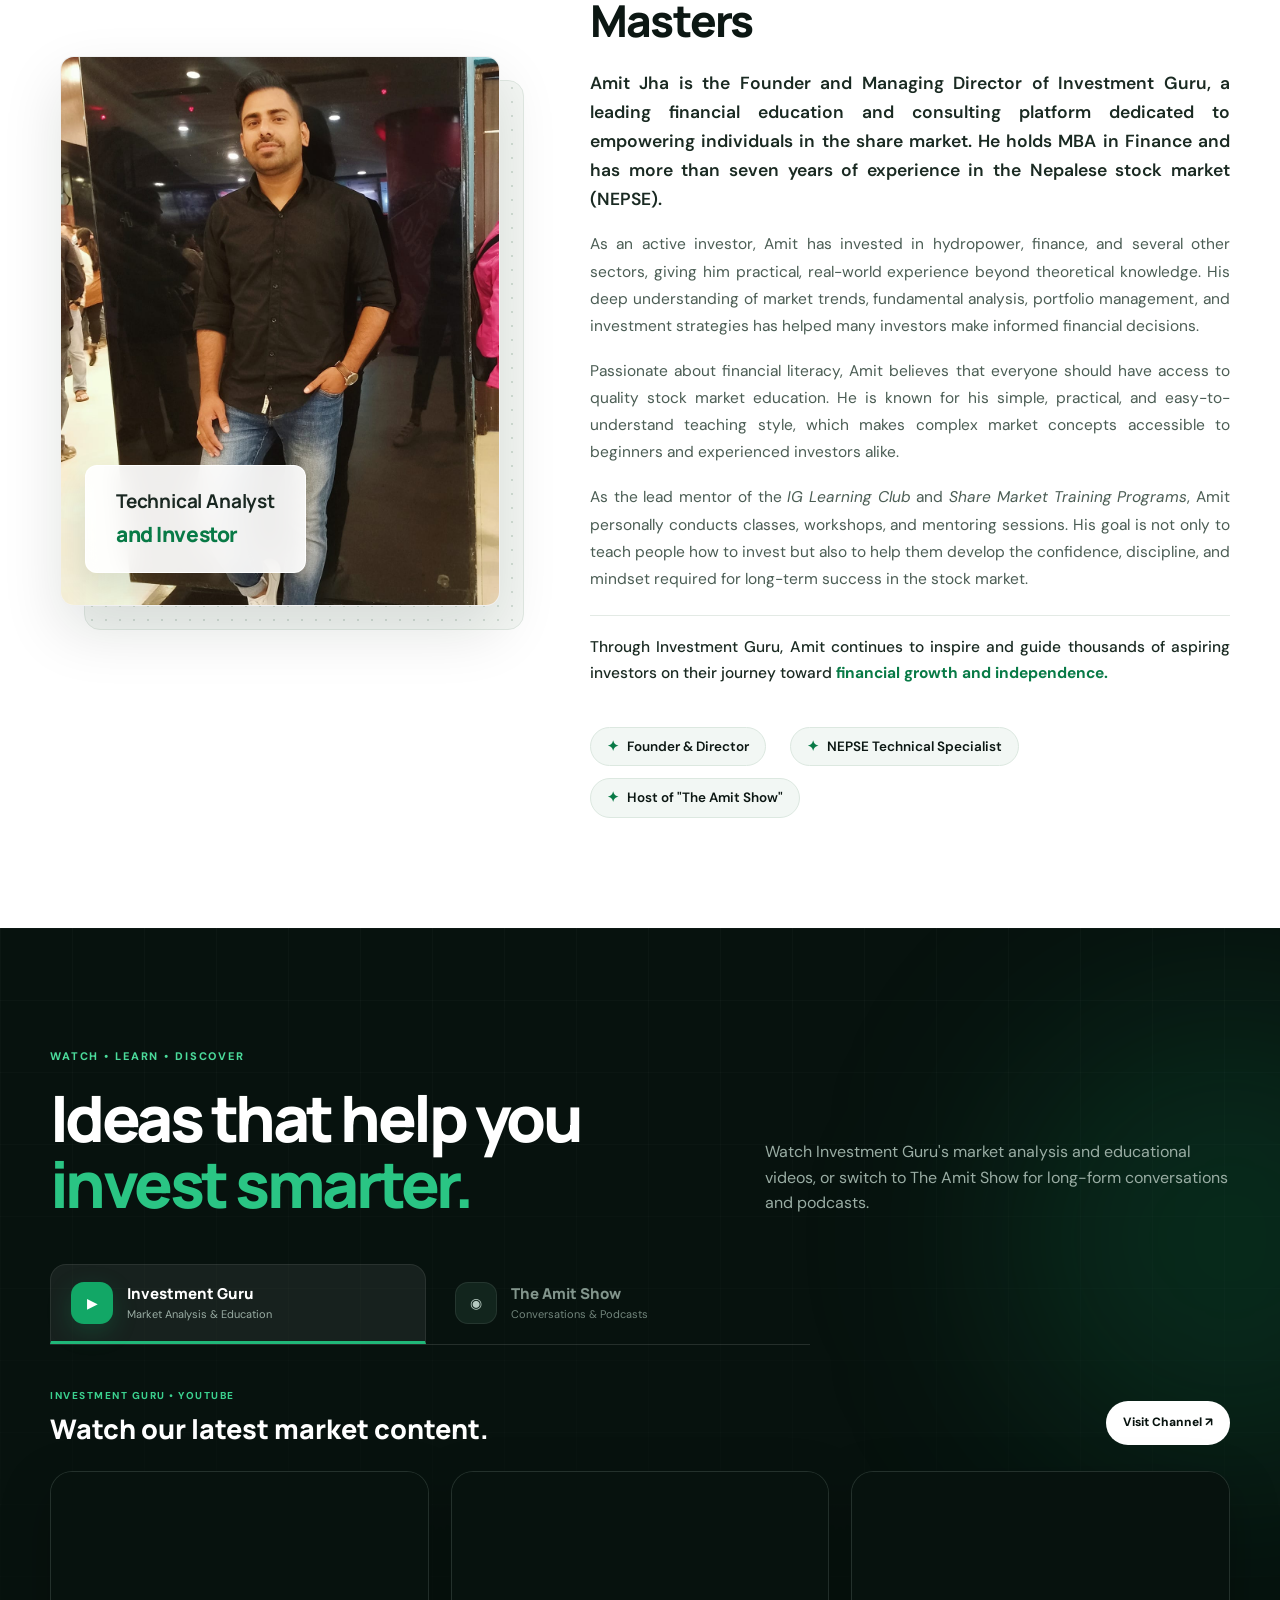
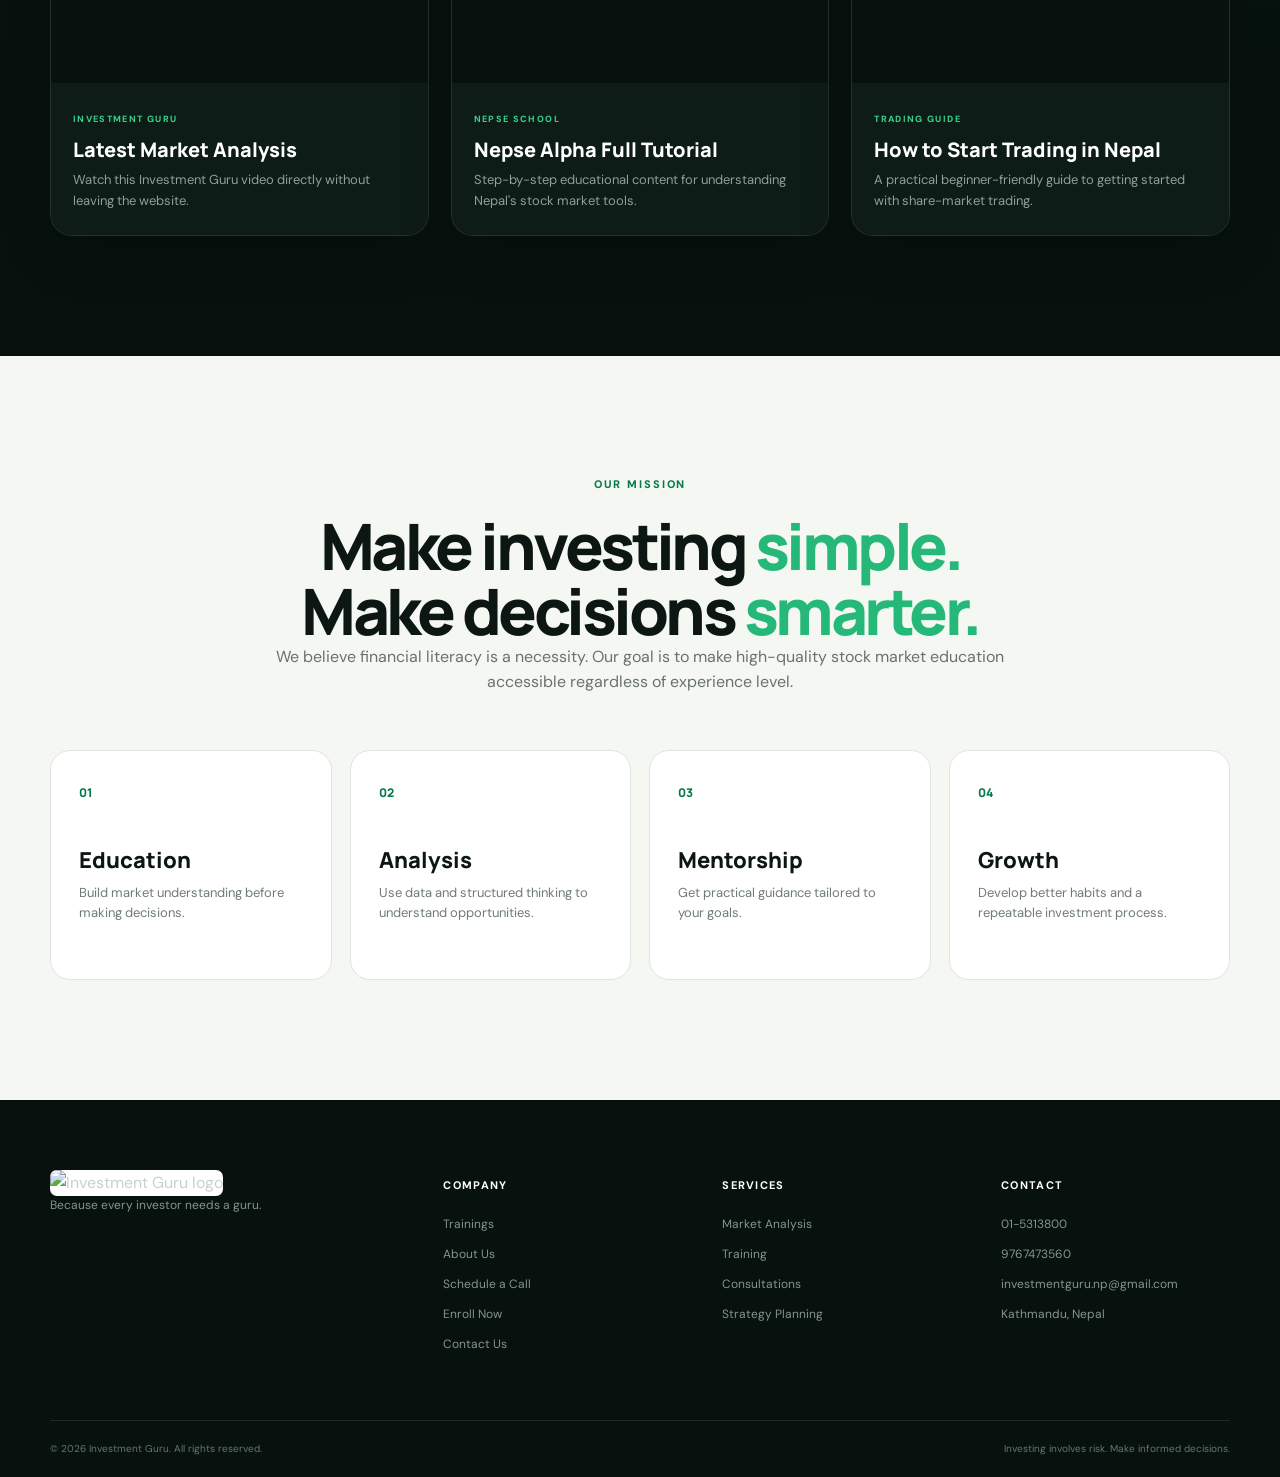
==== commit f6965c83: "redesign-services" ====
--- a/about.html
+++ b/about.html
@@ -240,7 +240,7 @@
         <div class="footer-brand"><img src="https://www.investmentguru.com.np/logo.jpg" alt="Investment Guru logo"><p>Because every investor needs a guru.</p></div>
         <div><h4>Company</h4><a href="trainings.html">Trainings</a><a href="about.html">About Us</a><a href="consultation.html">Schedule a Call</a><a href="enrollment.html">Enroll Now</a><a href="contact.html">Contact Us</a></div>
         <div><h4>Services</h4><a href="index.html#services">Market Analysis</a><a href="trainings.html">Training</a><a href="consultation.html">Consultations</a><a href="consultation.html">Strategy Planning</a></div>
-        <div><h4>Contact</h4><a href="tel:+97715313800">01-5313800</a><a href="tel:+9779767473560">9767473560</a><a href="mailto:investmentguruofficial@gmail.com">investmentguruofficial@gmail.com</a><p>Kathmandu, Nepal</p></div>
+        <div><h4>Contact</h4><a href="tel:+97715313800">01-5313800</a><a href="tel:+9779767473560">9767473560</a><a href="mailto:investmentguru.np@gmail.com">investmentguru.np@gmail.com</a><p>Kathmandu, Nepal</p></div>
         </div>
         <div class="container footer-bottom"><span>© 2026 Investment Guru. All rights reserved.</span><span>Investing involves risk. Make informed decisions.</span></div>
     </footer>
--- a/css/style.css
+++ b/css/style.css
@@ -590,8 +590,36 @@
 .section-head p {
   color: var(--muted);
   font-size: 16px;
-  max-width: 530px;
+  /* max-width: 530px; */
   margin: 0 0 4px
+}
+
+.training-overview {
+  display: grid;
+  grid-template-columns: 1fr .75fr;
+  gap: 80px;
+  align-items: center
+}
+
+.training-overview h2 {
+  font: 800 clamp(42px, 5vw, 68px)/1.02 var(--font-head);
+  letter-spacing: -.055em;
+  margin: 0
+}
+
+.training-overview h2 em {
+  font-style: normal;
+  color: var(--green)
+}
+
+.training-overview-copy p {
+  color: var(--muted);
+  font-size: 16px;
+  margin: 0 0 16px
+}
+
+.training-overview-copy .btn {
+  margin-top: 12px
 }
 
 .course-grid,
@@ -924,61 +952,162 @@
 .about-copy .btn {
   margin-top: 20px
 }
-
 .services-section {
-  background: #fff
+  background: #f8fafc;
+  padding: 60px 0
+}
+
+.services-section .section-head {
+  color: #1e293b
+}
+
+.services-section .eyebrow {
+  color: #22c55e
+}
+
+.services-section h2 {
+  color: #1e293b
+}
+
+.services-section p {
+  color: #64748b
 }
 
 .services-grid {
   display: grid;
-  grid-template-columns: repeat(4, 1fr);
-  gap: 1px;
-  background: var(--line);
-  border: 1px solid var(--line);
-  border-radius: 24px;
-  overflow: hidden
+  grid-template-columns: repeat(3, 1fr);
+  gap: 24px;
 }
 
 .service-card {
   background: #fff;
-  padding: 34px;
-  min-height: 320px;
+  padding: 32px 24px;
+  min-height: 340px;
   display: flex;
   flex-direction: column;
-  transition: .35s
+  align-items: center;
+  justify-content: flex-start;
+  position: relative;
+  overflow: hidden;
+  border-radius: 20px;
+  transition: transform .4s ease,
+              box-shadow .4s ease
+}
+
+.service-card::after {
+  content: '';
+  position: absolute;
+  bottom: 0;
+  left: 0;
+  right: 0;
+  height: 3px;
+  background: linear-gradient(90deg, #22c55e, #15803d);
+  opacity: 0;
+  transition: opacity .3s ease
+}
+
+.service-card:hover::after {
+  opacity: 1
 }
 
 .service-card:hover {
-  background: #f4faf6;
   transform: translateY(-6px);
-  box-shadow: var(--shadow)
+  box-shadow: 0 20px 40px rgba(37, 184, 121, .15)
 }
 
 .service-icon {
-  width: 50px;
-  height: 50px;
-  border: 1px solid #d8e3dc;
-  border-radius: 14px;
+  width: 56px;
+  height: 56px;
+  border: 2px solid #e2e8f0;
+  border-radius: 16px;
   display: grid;
   place-items: center;
-  color: var(--green);
-  font-size: 23px;
-  margin-bottom: 35px
+  color: rgb(37, 184, 121);
+  font-size: 26px;
+  margin-bottom: 24px;
+  transition: transform .3s ease
+}
+
+.service-card:hover .service-icon {
+  transform: scale(1.05);
+  border-color: rgb(37, 184, 121)
+}
+
+.service-card>span {
+  font-size: 11px;
+  color: #94a3b8;
+  margin-bottom: 16px;
+  display: block
+}
+
+.service-card h3 {
+  font: 800 20px/1.2 "Inter", sans-serif;
+  color: #1e293b;
+  margin: 12px 0 8px;
+  transition: color .3s ease
+}
+
+.service-card:hover h3 {
+  color: #22c55e;
+}
+
+.service-card p {
+  font-size: 14px;
+  color: #64748b;
+  line-height: 1.6;
+  text-align: center;
+  margin: 0 auto;
+  max-width: 280px
+}
+
+.service-card a {
+  margin-top: 24px;
+  color: #22c55e;
+  font-weight: 600;
+  font-size: 13px;
+  text-transform: uppercase;
+  letter-spacing: 0.5px;
+  transition: color .3s ease
+}
+
+.service-card a:hover {
+  color: #1d4ed8
 }
 
 .service-card>span {
   font-size: 10px;
-  color: #a0aaa5
+  color: #666;
+  margin-bottom: 20px;
+  display: block
 }
 
 .service-card h3 {
-  font: 800 22px/1.15 var(--font-head);
-  margin: 10px 0
+  font: 800 20px/1.2 var(--font-head);
+  color: #111;
+  margin: 15px 0 10px;
 }
 
 .service-card p {
+  font-size: 14px;
+  color: #555;
+  line-height: 1.6;
+  max-width: 300px;
+  margin: 0 auto
+}
+
+.service-card a {
+  margin-top: 25px;
+  color: var(--green, #087a46);
+  font-weight: 600;
   font-size: 13px;
-  color: #718079
+  text-transform: uppercase;
+  letter-spacing: 1px;
+  cursor: pointer;
+  transition: color .3s ease
+}
+
+.service-card a:hover {
+  color: #000
 }
 
 .service-card a {
@@ -1466,6 +1595,11 @@
     grid-template-columns: repeat(2, 1fr);
   }
 
+  .training-overview {
+    grid-template-columns: 1fr;
+    gap: 30px
+  }
+
   .process-grid {
     grid-template-columns: repeat(2, 1fr);
   }
@@ -2273,3 +2407,105 @@
     height: 27px;
   }
 }
+
+/* =======================================================
+   FAQ ACCORDION STYLES
+   ======================================================= */
+.faq-section {
+  padding: 60px 0
+}
+
+.faq-section .section-head {
+  color: #1e293b
+}
+
+.faq-section .eyebrow {
+  color: #3b82f6
+}
+
+.faq-grid {
+  display: grid;
+  gap: 24px;
+}
+
+.faq-item {
+  background: #fff;
+  border-radius: 16px;
+  overflow: hidden;
+  box-shadow: 0 1px 3px rgba(0, 0, 0, .05);
+  transition: box-shadow .3s ease
+}
+
+.faq-item:hover {
+  box-shadow: 0 10px 40px rgba(0, 0, 0, .08)
+}
+
+.faq-question {
+  padding: 24px;
+  border-bottom: 1px solid #e2e8f0;
+  display: flex;
+  align-items: center;
+  justify-content: space-between;
+  cursor: pointer;
+  transition: background .2s ease
+}
+
+.faq-question:hover {
+  background: #f8fafc
+}
+
+.faq-question span {
+  font: 600 15px "Inter", sans-serif;
+  color: #1e293b;
+  display: flex;
+  align-items: center;
+  gap: 12px
+}
+
+.faq-icon {
+  flex-shrink: 0;
+  color: #3b82f6
+}
+
+.faq-answer {
+  /* padding: 0 24px 24px; */
+  max-height: 0;
+  overflow: hidden;
+  transition: max-height .3s ease-out,
+            padding .3s ease
+}
+
+.faq-answer:active {
+  padding: 0 24px 24px;
+}
+
+.faq-answer p {
+  color: #64748b;
+  font-size: 14px;
+  line-height: 1.7;
+  /* padding: 3px; */
+}
+
+.faq-item.active .faq-question {
+  border-bottom-color: #3b82f6
+}
+
+.faq-item.active .faq-question span {
+  color: #3b82f6
+}
+
+.faq-item.active .faq-answer {
+  max-height: fit-content;
+  /* max-height: 200px; */
+  padding: 24px
+}
+
+@media (max-width: 640px) {
+  .faq-section {
+    padding: 40px 0
+  }
+
+  .faq-question span {
+    font-size: 14px
+  }
+}
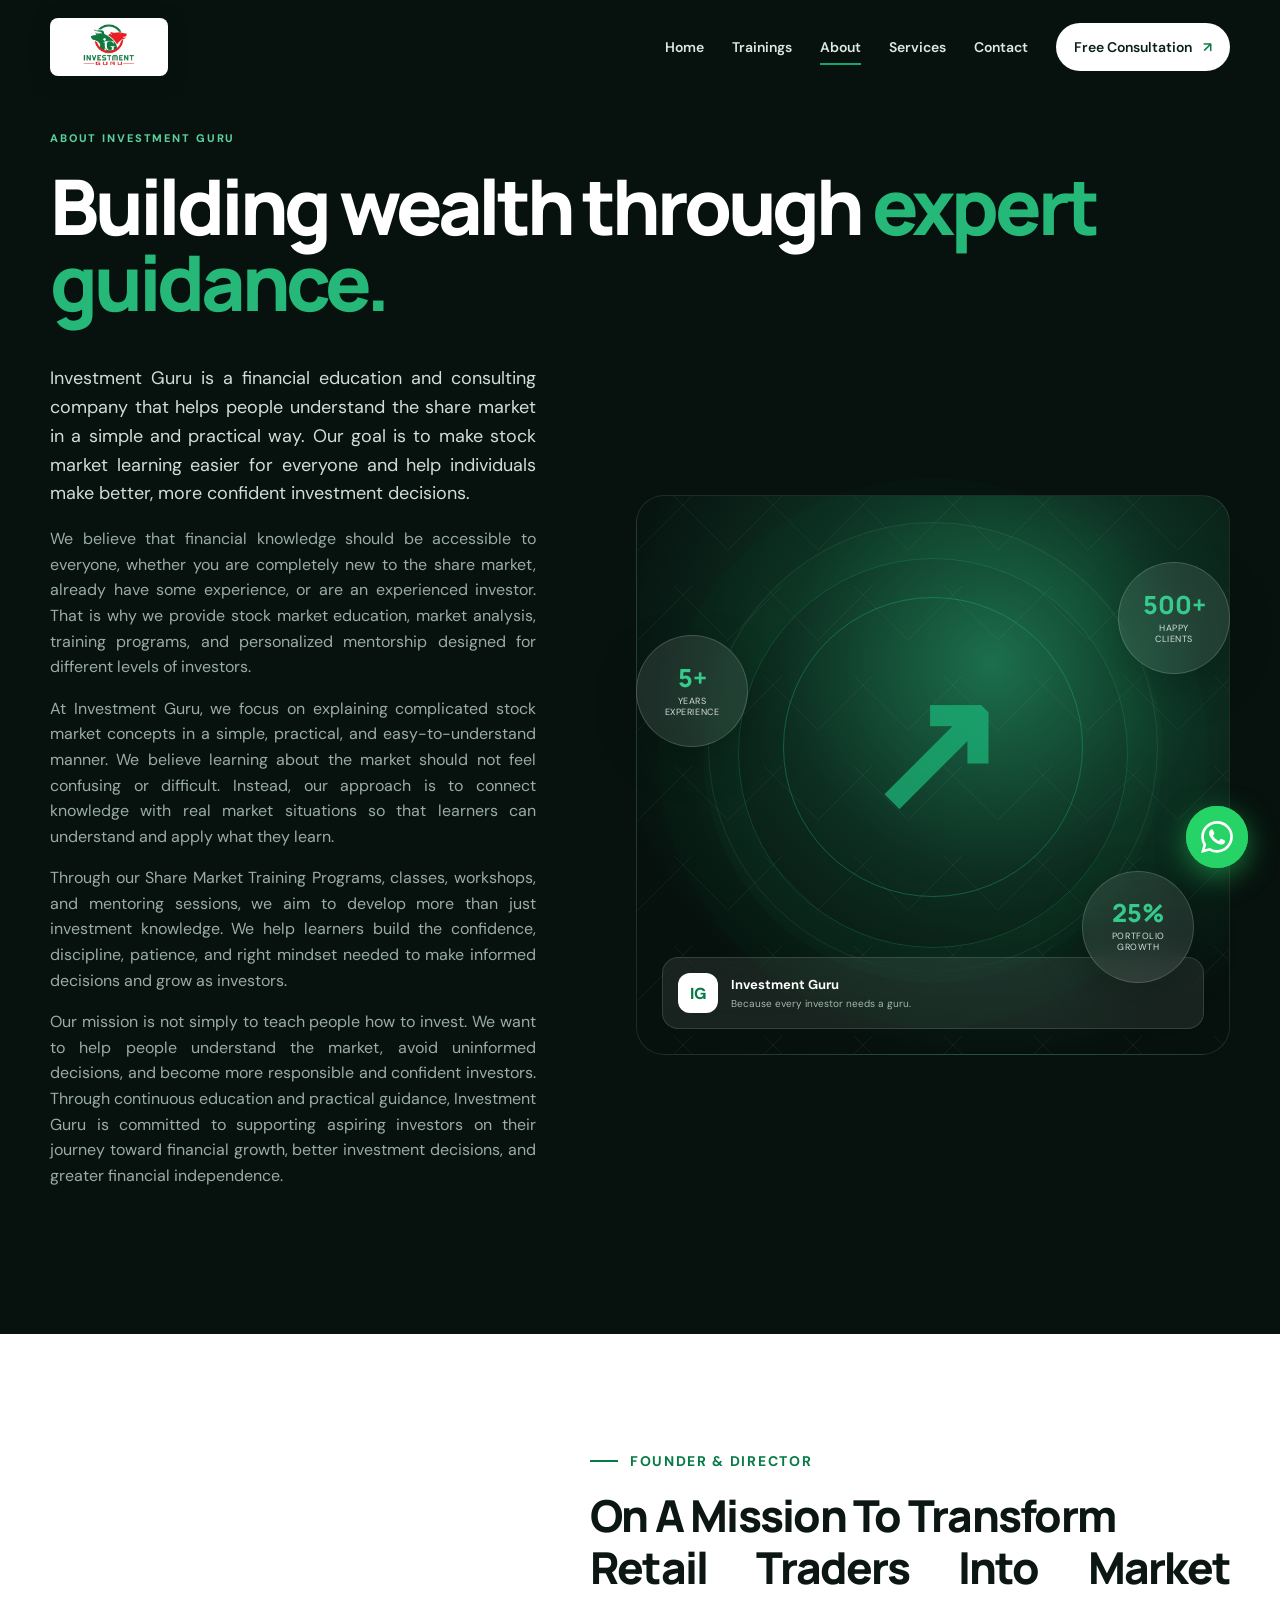
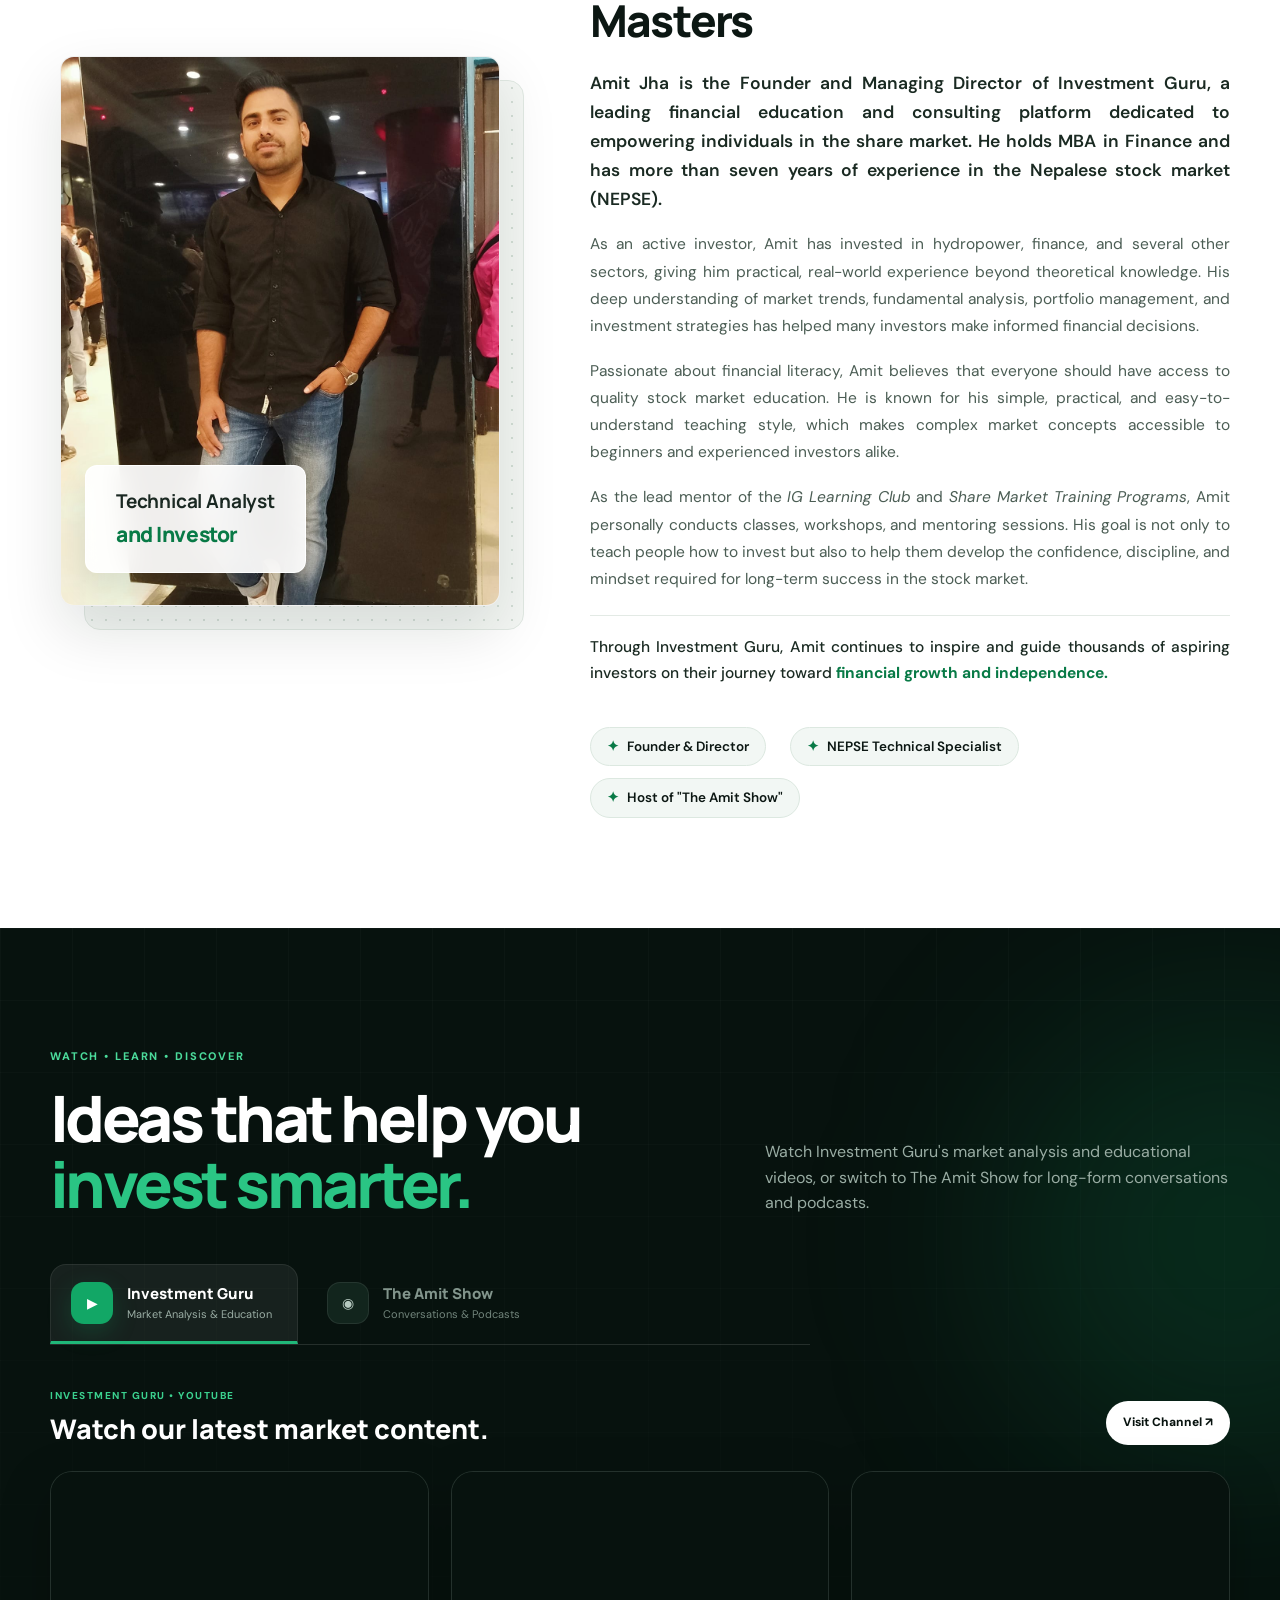
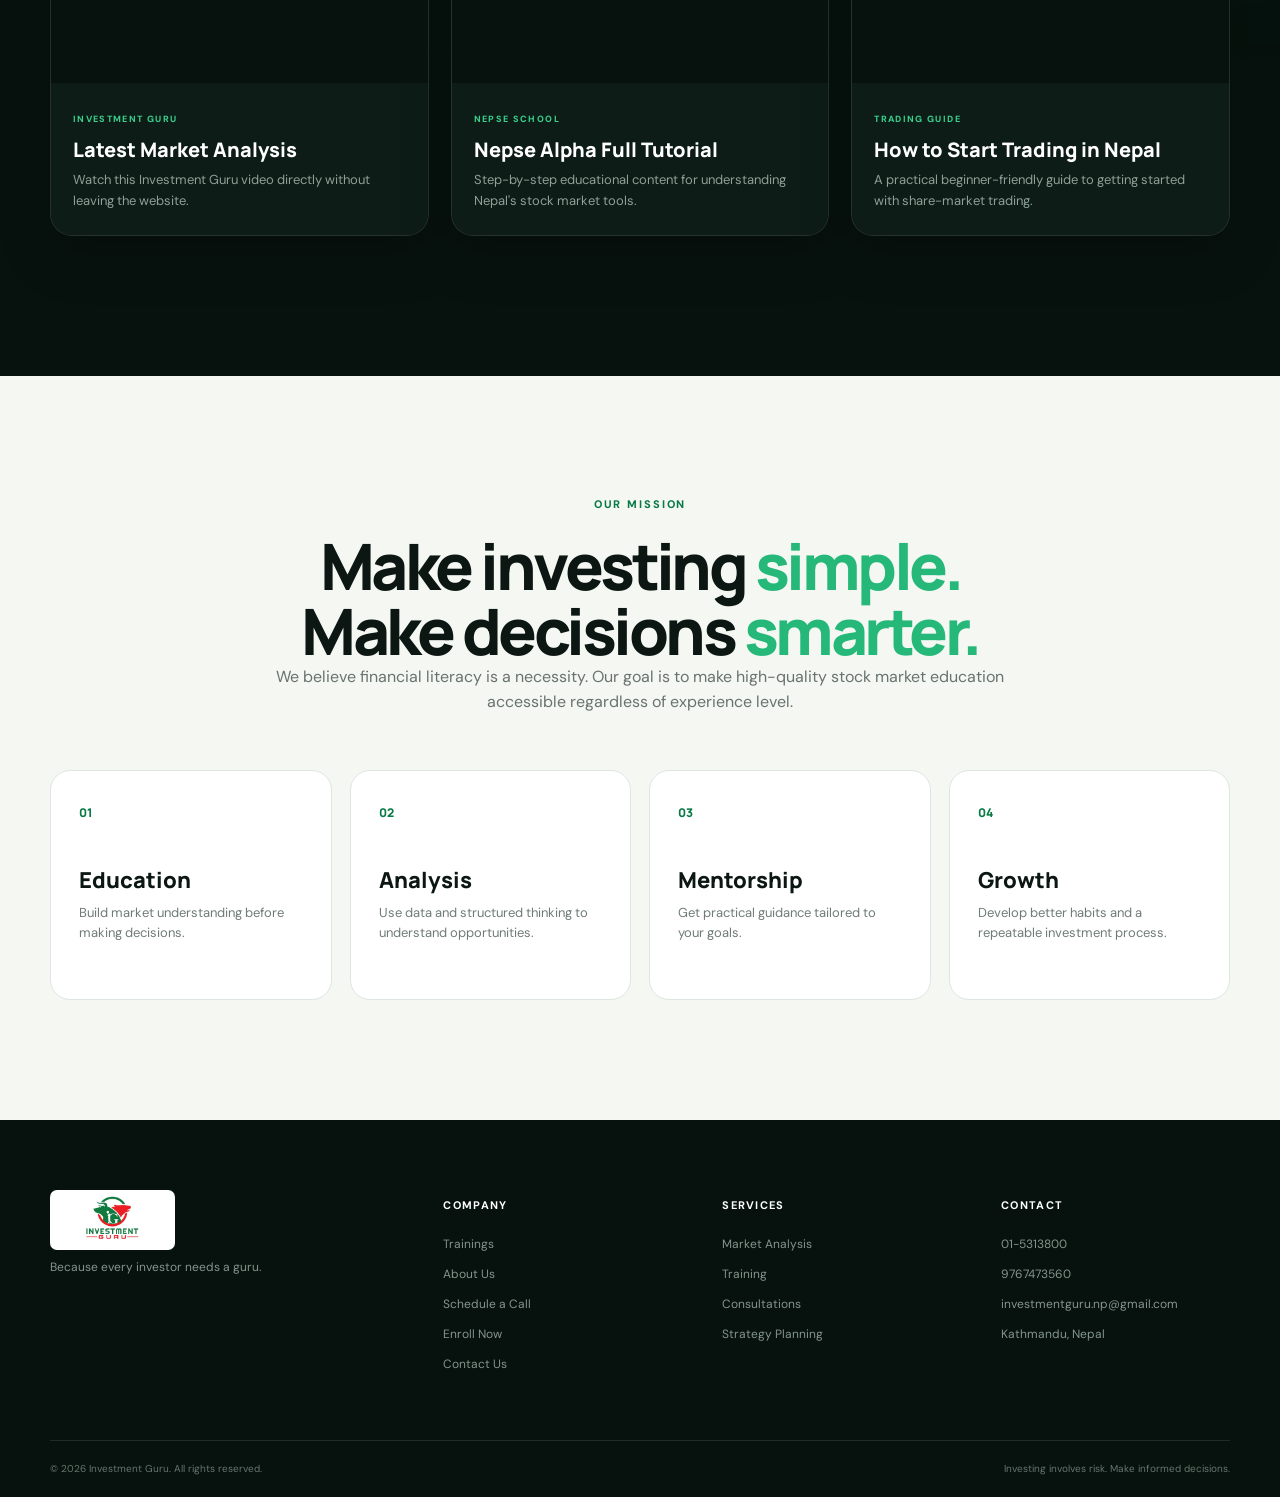
==== commit ddb77d48: "updated_code" ====
--- a/about.html
+++ b/about.html
@@ -17,7 +17,7 @@
     <header class="site-header" id="header">
         <div class="container nav-wrap">
         <a href="index.html" class="brand" aria-label="Investment Guru home">
-            <img src="https://www.investmentguru.com.np/logo.jpg" alt="Investment Guru logo">
+            <img src="images/logo.jpg" alt="Investment Guru logo">
         </a>
         <button class="menu-toggle" aria-label="Open menu" aria-expanded="false"><span></span><span></span><span></span></button>
         <nav class="main-nav">
@@ -237,7 +237,7 @@
 
     <footer class="footer">
         <div class="container footer-top">
-        <div class="footer-brand"><img src="https://www.investmentguru.com.np/logo.jpg" alt="Investment Guru logo"><p>Because every investor needs a guru.</p></div>
+        <div class="footer-brand"><img src="images/logo.jpg" alt="Investment Guru logo"><p>Because every investor needs a guru.</p></div>
         <div><h4>Company</h4><a href="trainings.html">Trainings</a><a href="about.html">About Us</a><a href="consultation.html">Schedule a Call</a><a href="enrollment.html">Enroll Now</a><a href="contact.html">Contact Us</a></div>
         <div><h4>Services</h4><a href="index.html#services">Market Analysis</a><a href="trainings.html">Training</a><a href="consultation.html">Consultations</a><a href="consultation.html">Strategy Planning</a></div>
         <div><h4>Contact</h4><a href="tel:+97715313800">01-5313800</a><a href="tel:+9779767473560">9767473560</a><a href="mailto:investmentguru.np@gmail.com">investmentguru.np@gmail.com</a><p>Kathmandu, Nepal</p></div>
--- a/css/style.css
+++ b/css/style.css
@@ -11,7 +11,7 @@
   --radius: 24px;
   --shadow: 0 20px 60px rgba(8, 33, 23, .10);
   --font-body: "DM Sans", sans-serif;
-  --font-head: "Manrope", sans-serif
+  --font-head: "Manrope", sans-serif;
 }
 
 * {
@@ -379,6 +379,26 @@
   color: #087a46
 }
 
+.btn-secondary {
+  background: #e2e8e4;
+  color: #087a46;
+  border: 1px solid #d8e0db;
+}
+
+.btn-secondary:hover {
+  background: #d0d8d4;
+}
+
+.btn-outline {
+  background: transparent;
+  color: #087a46;
+  border: 1px solid #d8e0db;
+}
+
+.btn-outline:hover {
+  background: #f5f7f6;
+}
+
 .full {
   width: 100%
 }
@@ -587,6 +607,10 @@
   margin: 0
 }
 
+#courseDescription{
+  color: var(--green-2) !important;
+}
+
 .section-head p {
   color: var(--muted);
   font-size: 16px;
@@ -627,6 +651,12 @@
   display: grid;
   grid-template-columns: repeat(6, 1fr);
   gap: 18px
+}
+
+.course-detail-grid{
+  display: grid;
+  grid-template-columns: repeat(2, 1fr);
+  gap: 20px;
 }
 
 .course-card,
@@ -756,6 +786,40 @@
   font-weight: 800
 }
 
+.course-description-page {
+  max-width: 1200px;
+  margin: 0 auto;
+  padding: 60px 20px;
+}
+
+.key-features-section {
+  margin: 40px 0;
+}
+
+.key-features-section h4 {
+  color: #087a46;
+  font-size: 20px;
+  margin-bottom: 20px;
+  padding-bottom: 10px;
+  border-bottom: 2px solid #e2e8e4;
+}
+
+.key-features-list {
+  list-style: none;
+  padding: 0;
+}
+
+.key-features-list li {
+  padding: 10px 0;
+  border-bottom: 1px solid #e2e8e4;
+  font-size: 15px;
+  color: #333;
+}
+
+.key-features-list li:last-child {
+  border-bottom: none;
+}
+
 .course-cta-card {
   grid-column: 1/-1;
   background: #dce9e1;
@@ -1071,7 +1135,7 @@
 }
 
 .service-card a:hover {
-  color: #1d4ed8
+  color: #15803d
 }
 
 .service-card>span {
@@ -1279,12 +1343,342 @@
   border-radius: 24px
 }
 
-.form-title {
+/* =======================================================
+   SMART WEALTH PRO MODAL
+   ======================================================= */
+.swp-modal {
+  position: fixed;
+  inset: 0;
+  background: rgba(0, 0, 0, .7);
+  display: grid;
+  place-items: center;
+  z-index: 1050;
+  opacity: 1;
+  /* visibility: hidden; */
+  transition: opacity .3s ease, visibility .3s ease
+}
+
+.swp-modal[hidden] {
+  display: none
+}
+
+.swp-modal-overlay {
+  position: fixed;
+  inset: 0;
+  background: rgba(0, 0, 0, .7);
+  z-index: -1
+}
+
+.swp-modal-content {
+  background: #fff;
+  margin: auto;
+  max-width: 500px;
+  width: 90%;
+  min-height: 300px;
+  border-radius: 24px;
+  overflow: auto;
+  transform: scale(.9) translateY(20px);
+  transition: transform .3s cubic-bezier(.16,1,.3,1)
+}
+
+.swp-modal-content[hidden] {
+  display: none
+}
+
+.swp-modal-header {
+  display: grid;
+  grid-template-columns: 1fr auto;
+  padding: 24px;
+  border-bottom: 1px solid #e2e8f0
+}
+
+.swp-modal-header h2 {
+  font: 800 20px/1.2 var(--font-head);
+  color: #1e293b;
+  margin: 0
+}
+
+.swp-modal-close {
+  background: transparent;
+  border: none;
+  font-size: 24px;
+  color: #64748b;
+  cursor: pointer;
+  padding: 4px;
+  line-height: 1
+}
+
+.swp-modal-close:hover {
+  color: #22c55e
+}
+
+.swp-modal-body {
+  padding: 24px
+}
+
+.swp-modal-body p {
+  color: #64748b;
+  font-size: 14px;
+  line-height: 1.6;
+  margin-bottom: 20px
+}
+
+.swp-modal-body ul {
+  margin: 0 0 20px;
+  padding: 0;
+  list-style: none
+}
+
+.swp-modal-body ul li {
   display: flex;
-  gap: 15px;
-  border-bottom: 1px solid var(--line);
-  padding-bottom: 22px;
-  margin-bottom: 24px
+  align-items: center;
+  gap: 8px;
+  margin-bottom: 8px;
+  color: #1e293b;
+  font-size: 14px
+}
+
+.swp-modal-body ul li::before {
+  content: "✓";
+  color: #22c55e;
+  font-weight: 800;
+  flex-shrink: 0
+}
+
+.swp-download-links {
+  display: grid;
+  gap: 16px
+}
+
+.swp-downlink {
+  display: inline-flex;
+  align-items: center;
+  gap: 12px;
+  padding: 12px 20px;
+  background: #f8fafc;
+  border: 1px solid #e2e8f0;
+  border-radius: 12px;
+  color: #1e293b;
+  font-weight: 600;
+  font-size: 14px;
+  text-decoration: none;
+  transition: background .2s ease, transform .1s ease
+}
+
+.swp-downlink:hover {
+  background: #e2e8f0;
+  transform: translateY(-2px)
+}
+
+.swp-downlink svg {
+  width: 16px;
+  height: 16px;
+  flex-shrink: 0
+}
+
+.swp-promo {
+  background: #f0f4f8;
+  padding: 16px;
+  border-radius: 12px;
+  margin-top: 20px;
+  font-size: 13px
+}
+
+.swp-promo strong {
+  color: #22c55e
+}
+
+@keyframes modalIn {
+  from {
+    opacity: 0;
+    transform: scale(.8) translateY(30px)
+  }
+  to {
+    opacity: 1;
+    transform: scale(1) translateY(0)
+  }
+}
+
+.swp-modal-active .swp-modal-content {
+  animation: modalIn .3s cubic-bezier(.16,1,.3,1) forwards
+}
+
+/* Reduced motion */
+@media (prefers-reduced-motion: reduce) {
+  .swp-modal-content {
+    transition: none
+  }
+  .swp-modal-active .swp-modal-content {
+    animation: none
+  }
+}
+
+/* =======================================================
+   IG LEARNING CLUB MODAL
+   ======================================================= */
+.iclub-modal {
+  position: fixed;
+  inset: 0;
+  background: rgba(0, 0, 0, .7);
+  display: grid;
+  place-items: center;
+  z-index: 1050;
+  opacity: 1;
+  /* visibility: hidden; */
+  transition: opacity .3s ease, visibility .3s ease
+}
+
+.iclub-modal[hidden] {
+  display: none
+}
+
+.iclub-modal-overlay {
+  position: fixed;
+  inset: 0;
+  background: rgba(0, 0, 0, .7);
+  z-index: -1
+}
+
+.iclub-modal-content {
+  background: #fff;
+  margin: auto;
+  max-width: 500px;
+  /* max-height: 90vh; */
+  max-height: 90vh;
+  height: auto;
+  width: 90%;
+  border-radius: 24px;
+  overflow: auto;
+  transform: scale(.9) translateY(20px);
+  transition: transform .3s cubic-bezier(.16,1,.3,1)
+}
+
+.iclub-modal-content[hidden] {
+  display: none
+}
+
+.iclub-modal-header {
+  display: grid;
+  grid-template-columns: 1fr auto;
+  padding: 24px;
+  border-bottom: 1px solid #e2e8f0
+}
+
+.iclub-modal-header h2 {
+  font: 800 20px/1.2 var(--font-head);
+  color: #1e293b;
+  margin: 0
+}
+
+.iclub-modal-close {
+  background: transparent;
+  border: none;
+  font-size: 24px;
+  color: #64748b;
+  cursor: pointer;
+  padding: 4px;
+  line-height: 1
+}
+
+.iclub-modal-close:hover {
+  color: #22c55e
+}
+
+.iclub-modal-body {
+  padding: 24px
+}
+
+.iclub-modal-body p {
+  color: #64748b;
+  font-size: 14px;
+  line-height: 1.6;
+  margin-bottom: 20px
+}
+
+.iclub-modal-body ul {
+  margin: 0 0 20px;
+  padding: 0;
+  list-style: none
+}
+
+.iclub-modal-body ul li {
+  display: flex;
+  align-items: center;
+  gap: 8px;
+  margin-bottom: 8px;
+  color: #1e293b;
+  font-size: 14px
+}
+
+.iclub-modal-body ul li::before {
+  content: "✓";
+  color: #22c55e;
+  font-weight: 800;
+  flex-shrink: 0
+}
+
+.iclub-action-btns {
+  display: grid;
+  grid-template-columns: 1fr 1fr;
+  gap: 12px;
+  margin-top: 24px
+}
+
+.iclub-btn-primary {
+  background: #22c55e;
+  color: #fff;
+  border: none;
+  padding: 12px;
+  border-radius: 12px;
+  font-weight: 600;
+  font-size: 14px;
+  cursor: pointer;
+  transition: background .2s ease
+}
+
+.iclub-btn-primary:hover {
+  background: #16a34a;
+}
+
+.iclub-btn-secondary {
+  background: transparent;
+  color: #64748b;
+  border: 1px solid #e2e8f0;
+  padding: 12px;
+  border-radius: 12px;
+  font-size: 14px;
+  cursor: pointer;
+  transition: border-color .2s ease, color .2s ease
+}
+
+.iclub-btn-secondary:hover {
+  border-color: #22c55e;
+  color: #22c55e
+}
+
+@keyframes modalIn {
+  from {
+    opacity: 0;
+    transform: scale(.8) translateY(30px)
+  }
+  to {
+    opacity: 1;
+    transform: scale(1) translateY(0)
+  }
+}
+
+.iclub-modal-active .iclub-modal-content {
+  animation: modalIn .3s cubic-bezier(.16,1,.3,1) forwards
+}
+
+/* Reduced motion */
+@media (prefers-reduced-motion: reduce) {
+  .iclub-modal-content {
+    transition: none
+  }
+  .iclub-modal-active .iclub-modal-content {
+    animation: none
+  }
 }
 
 .form-title>span {
@@ -2420,7 +2814,7 @@
 }
 
 .faq-section .eyebrow {
-  color: #3b82f6
+  color: #22c55e
 }
 
 .faq-grid {
@@ -2464,7 +2858,7 @@
 
 .faq-icon {
   flex-shrink: 0;
-  color: #3b82f6
+  color: #22c55e
 }
 
 .faq-answer {
@@ -2487,11 +2881,11 @@
 }
 
 .faq-item.active .faq-question {
-  border-bottom-color: #3b82f6
+  border-bottom-color: #22c55e
 }
 
 .faq-item.active .faq-question span {
-  color: #3b82f6
+  color: #22c55e
 }
 
 .faq-item.active .faq-answer {
